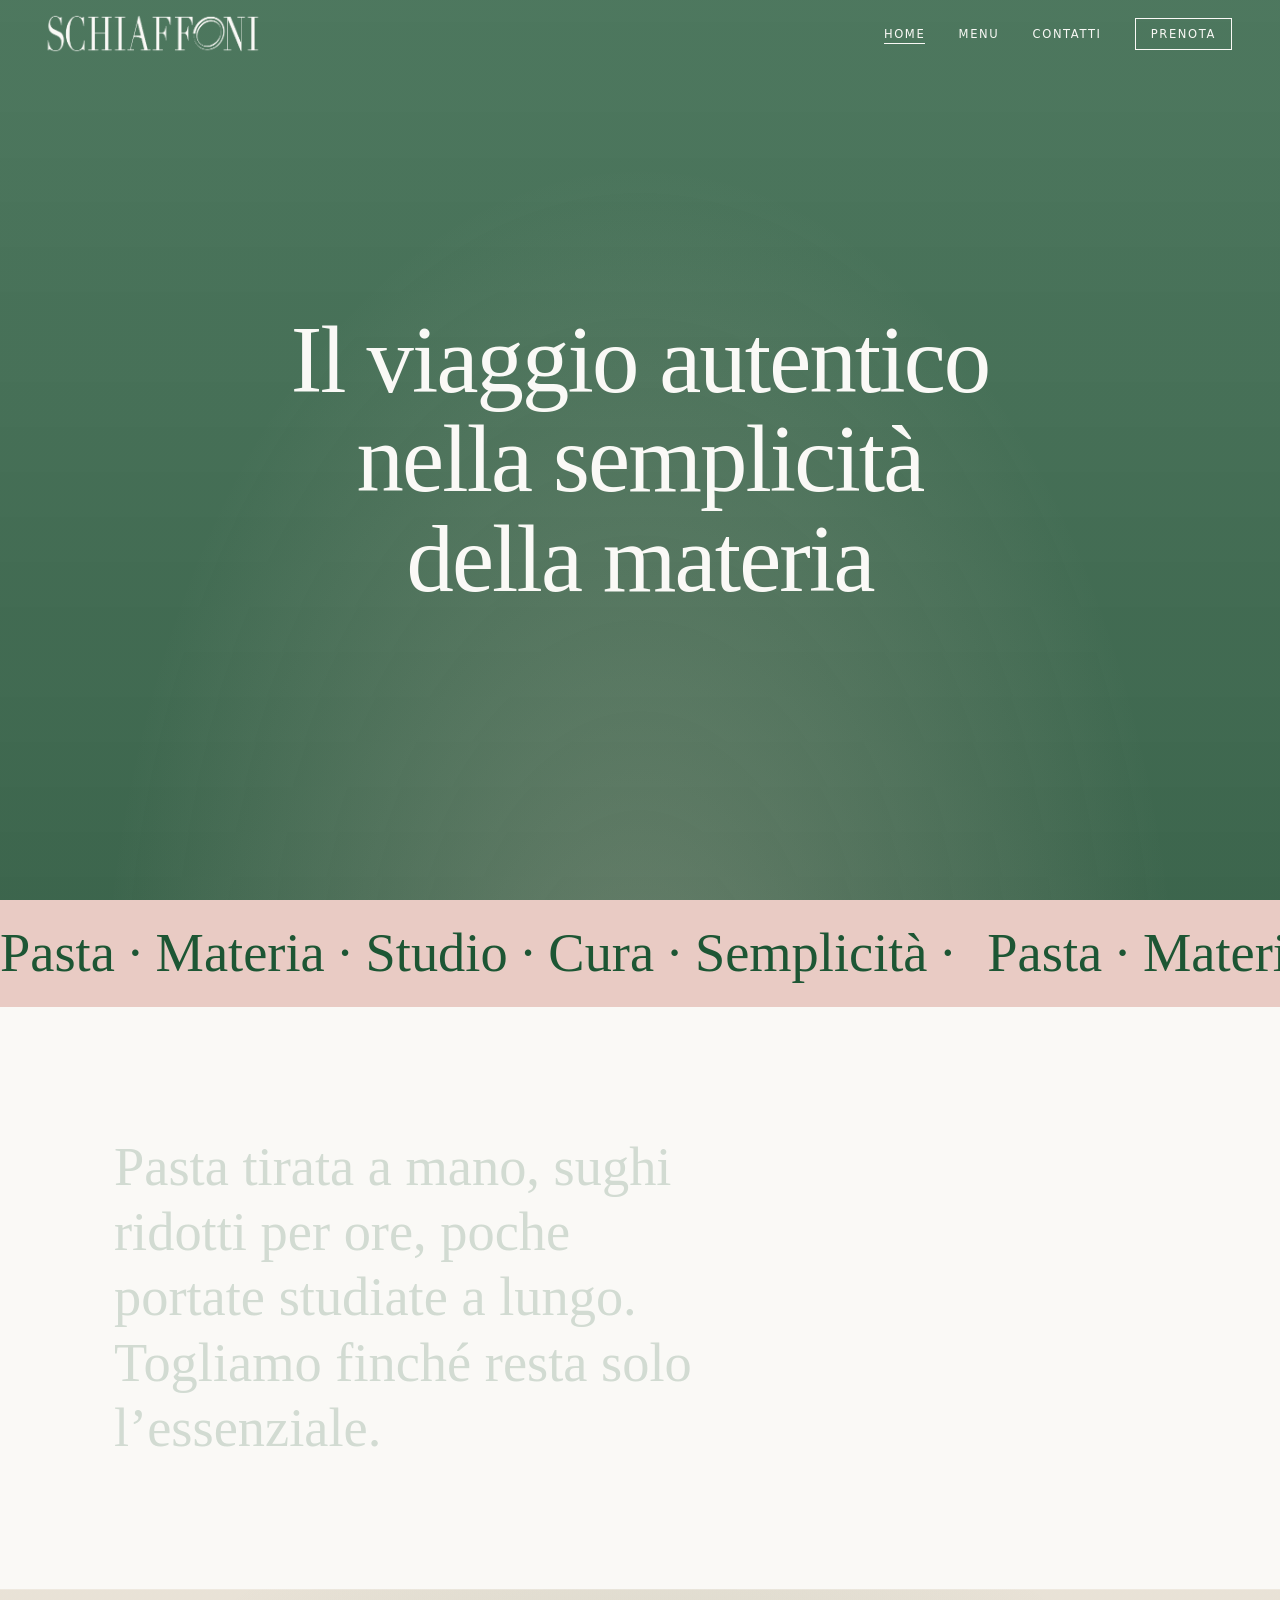
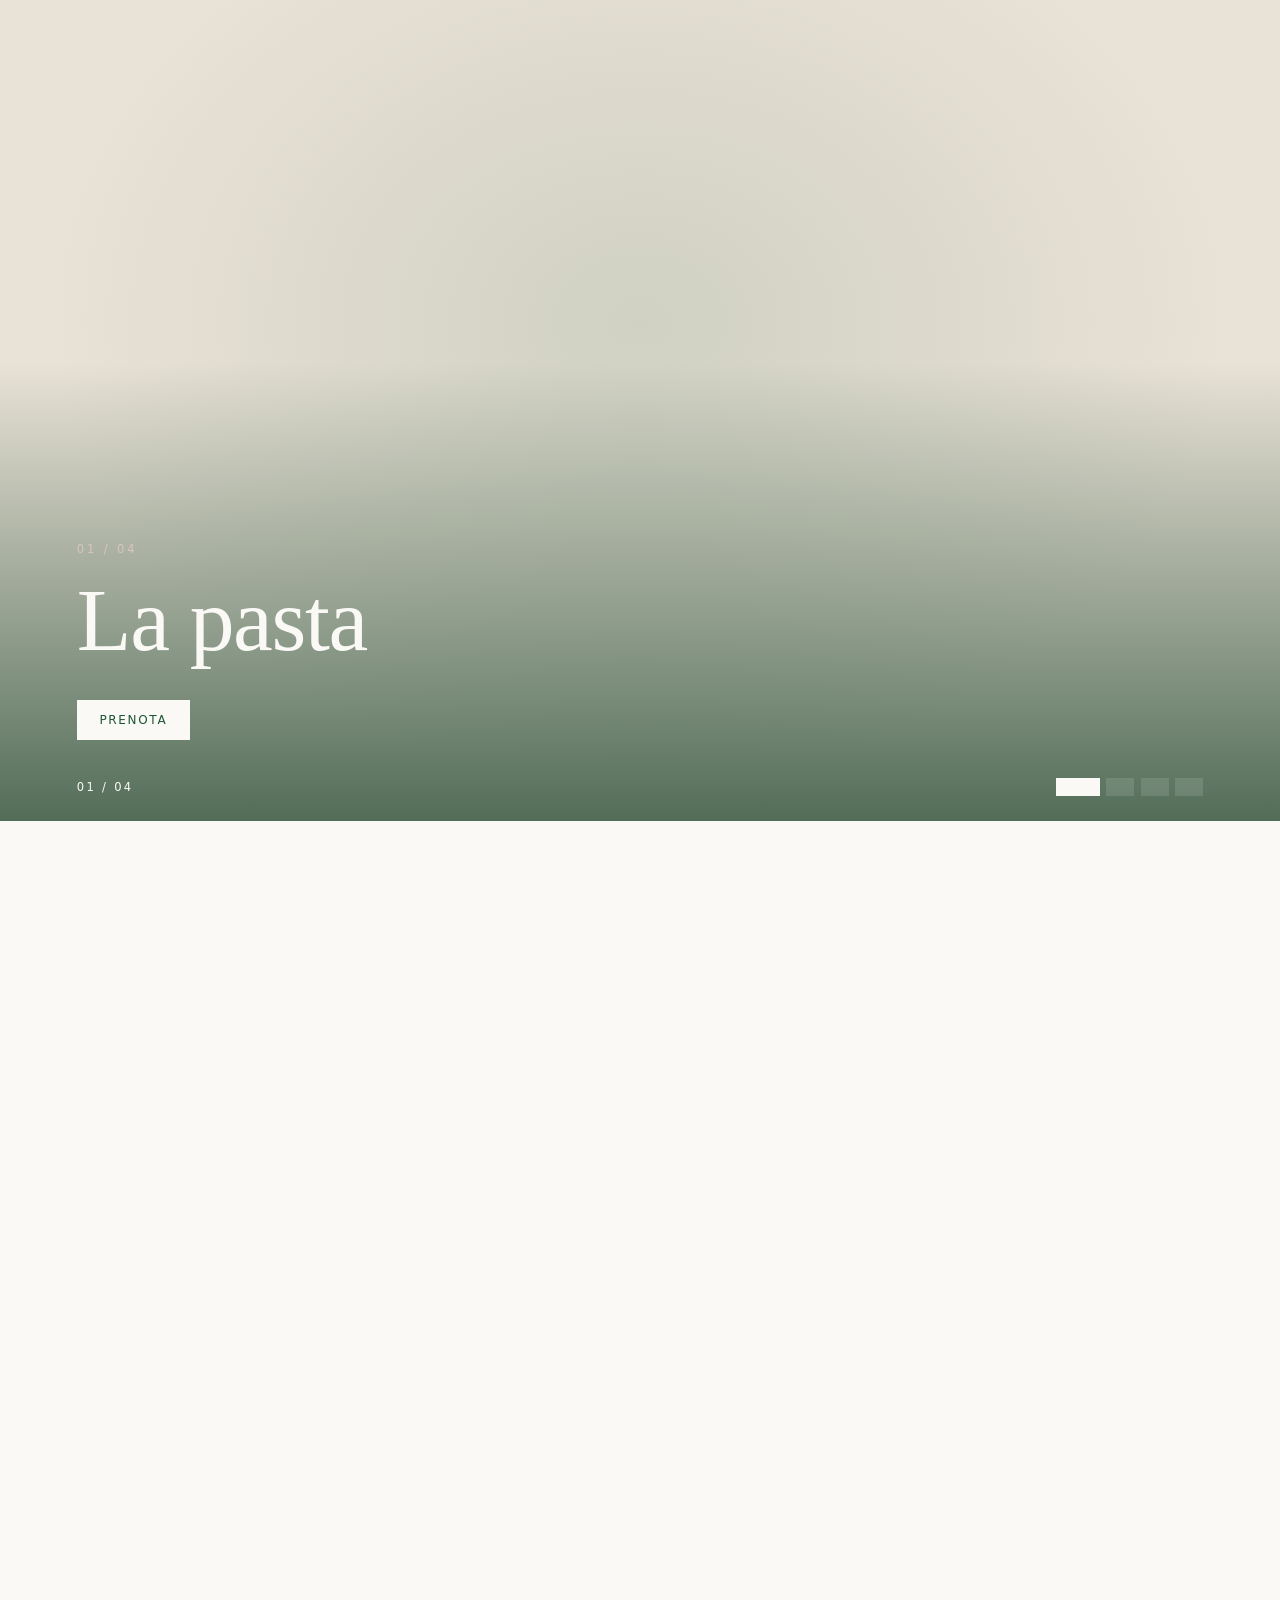
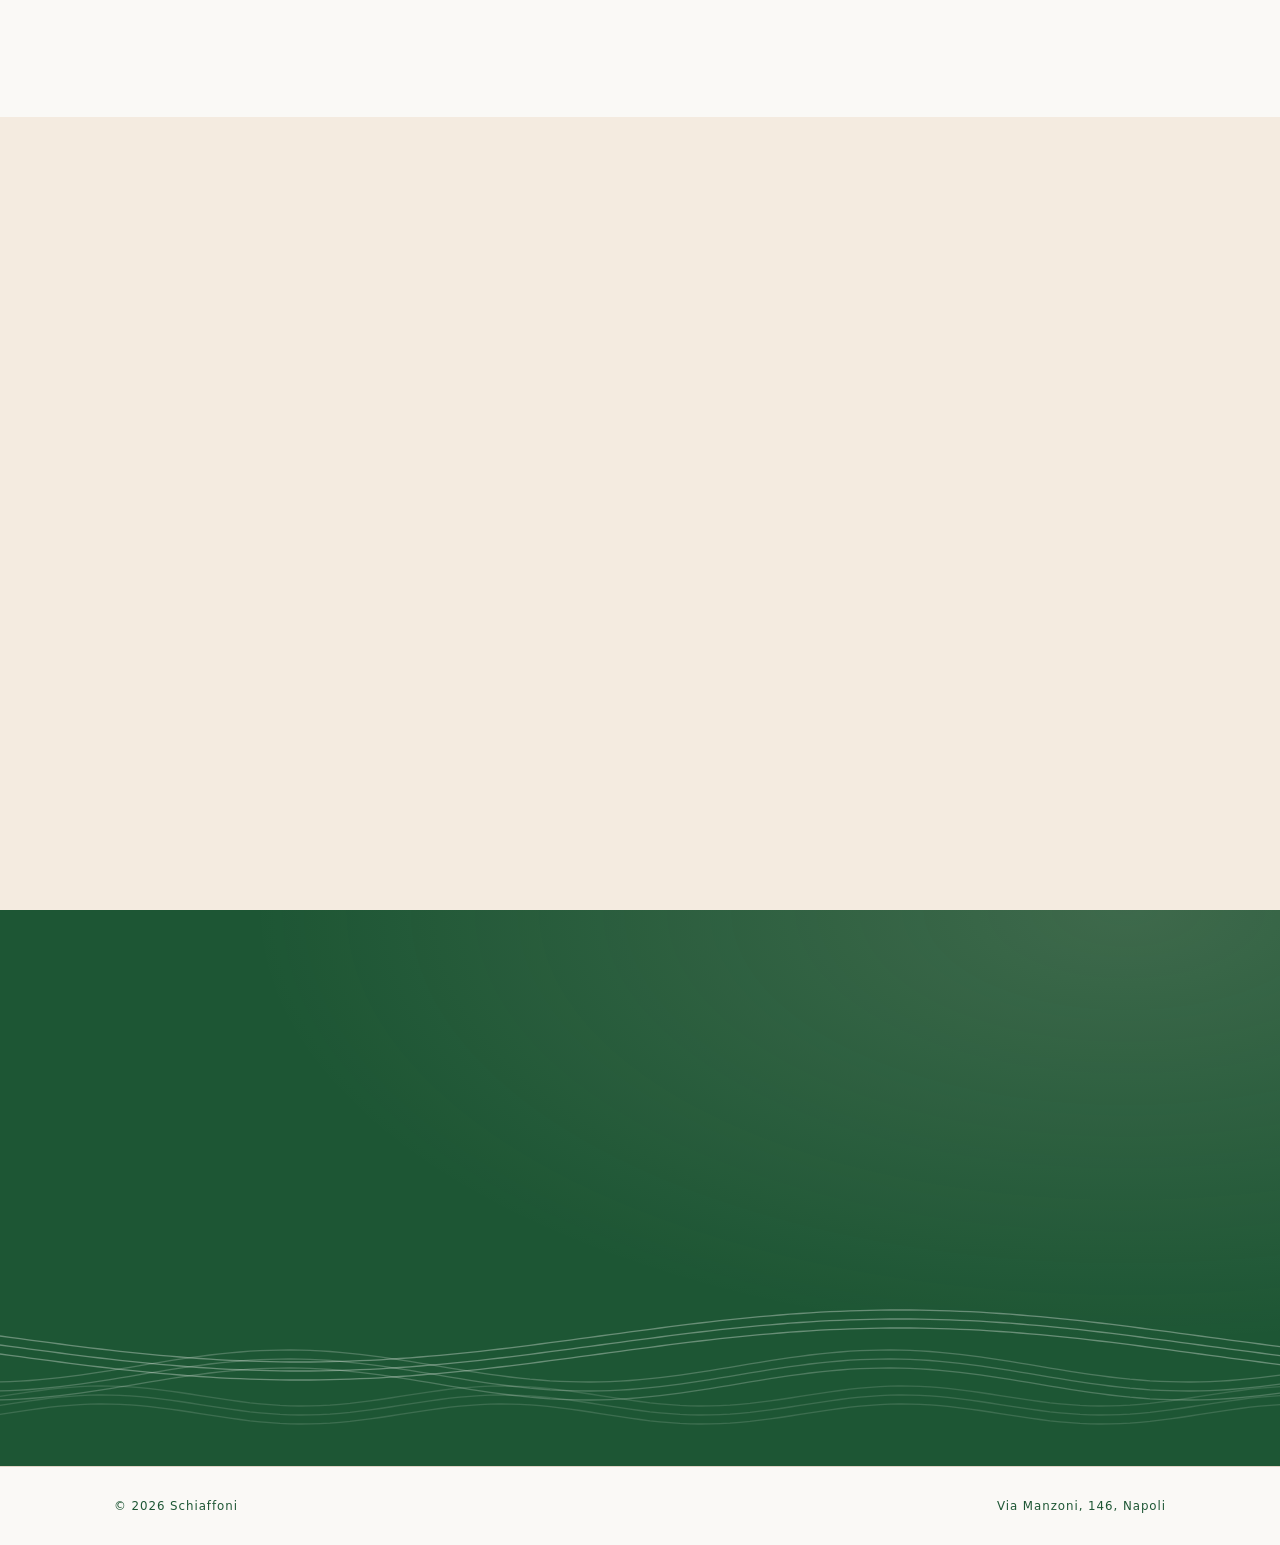
==== index.html @ dc1c67d5 "Add files via upload" ====
<!DOCTYPE html>
<html lang="it">
<head>
<meta charset="UTF-8">
<meta name="viewport" content="width=device-width, initial-scale=1">
<meta http-equiv="Content-Security-Policy" content="default-src 'none'; script-src 'self'; style-src 'self'; img-src 'self' data:; media-src 'self'; font-src 'self'; connect-src 'self'; base-uri 'none'; form-action 'none'">
<meta name="referrer" content="strict-origin-when-cross-origin">
<title>Schiaffoni — Ristorante, Napoli</title>
<meta name="description" content="Schiaffoni, ristorante a Napoli.">
<link rel="icon" type="image/png" href="assets/icon.png">
<link rel="stylesheet" href="style.css">
<script src="foto.js" defer></script>
<script src="app.js" defer></script>
</head>
<body data-tone="light">
<header class="site-header">
  <a class="brand" href="index.html" aria-label="Schiaffoni, home"><img class="b-g" src="assets/logo.png" alt=""><img class="b-i" src="assets/logo-ivory.png" alt=""></a>
  <button class="nav-toggle" type="button" aria-expanded="false" aria-controls="main-nav" aria-label="Menu">☰</button>
</header>
<nav id="main-nav" aria-label="Principale">
  <a href="index.html" aria-current="page">Home</a>
  <a href="menu.html">Menu</a>
  <a href="contatti.html">Contatti</a>
  <a href="prenota.html" class="cta">Prenota</a>
</nav>
<main id="top">
<section class="hero" data-tone="dark">
<video autoplay muted loop playsinline poster="assets/video/poster.jpg"><source src="assets/video/hero-bg.mp4" type="video/mp4"></video>
<h1 data-split>Il viaggio autentico nella semplicità della materia</h1>
</section>
<section class="mq rs" data-tone="light" aria-hidden="true"><div class="mq-t"><span>Pasta · Materia · Studio · Cura · Semplicità · </span><span>Pasta · Materia · Studio · Cura · Semplicità · </span><span>Pasta · Materia · Studio · Cura · Semplicità · </span><span>Pasta · Materia · Studio · Cura · Semplicità · </span></div></section>
<section><div class="wrap">
<p class="st" data-words>Pasta tirata a mano, sughi ridotti per ore, poche portate studiate a lungo. Togliamo finché resta solo l’essenziale.</p>
</div></section>
<section class="stack" data-tone="light" aria-label="Schiaffoni, in immagini"><div class="pin">
<article class="slide" data-slot="home-1"><div class="shot" data-label="Foto — la pasta"></div><div class="s-over"><p class="eyebrow">01 / 04</p><h2 class="s-t">La pasta</h2><a class="btn ivb" href="prenota.html">Prenota</a></div></article>
<article class="slide" data-slot="home-2"><div class="shot" data-label="Foto — la sala"></div><div class="s-over"><p class="eyebrow">02 / 04</p><h2 class="s-t">La sala</h2><a class="btn ivb" href="prenota.html">Prenota</a></div></article>
<article class="slide" data-slot="home-3"><div class="shot" data-label="Foto — la materia"></div><div class="s-over"><p class="eyebrow">03 / 04</p><h2 class="s-t">La materia</h2><a class="btn ivb" href="prenota.html">Prenota</a></div></article>
<article class="slide" data-slot="home-4"><div class="shot" data-label="Foto — i dettagli"></div><div class="s-over"><p class="eyebrow">04 / 04</p><h2 class="s-t">I dettagli</h2><a class="btn ivb" href="prenota.html">Prenota</a></div></article>
<div class="s-ctrl"><span class="s-count">01 / 04</span><span class="s-dots"><button type="button" aria-label="Foto 1"></button><button type="button" aria-label="Foto 2"></button><button type="button" aria-label="Foto 3"></button><button type="button" aria-label="Foto 4"></button></span></div></div></section>
<section class="idx"><div class="wrap rv">
<p class="eyebrow">Tutte le pagine</p>
<h2>Scopri Schiaffoni.</h2>
<a class="row" href="menu.html"><span class="n">01</span><span class="t">Menu</span><span class="d">Un racconto stagionale: l’origine dei piatti, lo studio, la cura.</span><span class="arr">→</span></a>
<a class="row" href="prenota.html"><span class="n">02</span><span class="t">Prenota</span><span class="d">Scrivici o chiamaci per riservare il tuo tavolo.</span><span class="arr">→</span></a>
<a class="row" href="contatti.html"><span class="n">03</span><span class="t">Contatti</span><span class="d">Dove siamo e come raggiungerci.</span><span class="arr">→</span></a>
</div></section>
<section class="dk ct" data-tone="dark"><div class="wrap split">
<div class="rv"><p class="eyebrow">Contatti</p><h2>Vieni a trovarci.</h2><p class="addr">Via Manzoni, 146, Napoli</p>
<a class="btn" href="https://www.google.com/maps/search/?api=1&amp;query=Via+Manzoni+146+Napoli" target="_blank" rel="noopener noreferrer">Indicazioni</a></div>
<ul class="contacts rv">
<li><span>Telefono</span><a href="tel:+390812136452">081 2136452</a></li>
<li><span>Email</span><a href="mailto:schiaffoninapoli@gmail.com">schiaffoninapoli@gmail.com</a></li>
</ul>
</div></section>
</main>
<footer><div class="wrap"><span>© 2026 Schiaffoni</span><span>Via Manzoni, 146, Napoli</span></div></footer>
</body>
</html>
---- style.css ----
:root{--green:#1d5634;--ivory:#faf9f6;--ivory2:#f1eee5;--line:#dcd7cc;--hh:68px;
--didot:"Didot","Bodoni MT","Bodoni 72","Playfair Display",Georgia,"Times New Roman",serif;
--avenir:"Avenir Next","Avenir","Avenir Next LT Pro","Nunito Sans","Segoe UI",system-ui,sans-serif}
*{box-sizing:border-box}
html{scroll-behavior:smooth;scroll-padding-top:var(--hh)}
body{--fg:var(--green);--bgc:var(--ivory);margin:0;background:var(--ivory);color:var(--green);font:1.05rem/1.7 var(--avenir)}
body[data-tone=dark]{--fg:var(--ivory);--bgc:var(--green)}
body.lock{overflow:hidden}
body.lock[data-tone]{--fg:var(--ivory);--bgc:var(--green)}
img,video{max-width:100%}a{color:inherit}
.wrap{max-width:1100px;margin:0 auto;padding:0 1.5rem}
section{padding:clamp(4rem,10vw,8rem) 0}
.alt{background:var(--ivory2)}
.dk{background:var(--green);color:var(--ivory)}
.eyebrow{font:500 .72rem var(--avenir);letter-spacing:.25em;text-transform:uppercase;opacity:.75;margin:0}
h1,h2,h3{font-family:var(--didot);font-weight:400}
h2{font-size:clamp(2rem,5vw,3.6rem);line-height:1.08;letter-spacing:-.01em;margin:.4em 0 .6em}
h3{font-size:1.7rem;margin:0 0 .3em}
.center{text-align:center;max-width:720px}
.split{display:grid;grid-template-columns:1fr 1fr;gap:clamp(2rem,6vw,5rem);align-items:center}
.split.rev>:first-child{order:2}
.btn{display:inline-block;margin-top:1rem;font:500 .75rem var(--avenir);letter-spacing:.14em;text-transform:uppercase;text-decoration:none;border:1px solid currentColor;padding:1em 1.8em;transition:background .25s,color .25s}
.btn:hover,.btn.solid{background:var(--green);color:var(--ivory);border-color:var(--green)}
.btn.solid:hover{background:transparent;color:var(--green)}
.dk .btn{border-color:var(--ivory)}
.dk .btn:hover,.dk .btn.solid{background:var(--ivory);color:var(--green)}
.dk .btn.solid:hover{background:transparent;color:var(--ivory)}

.site-header{position:fixed;inset:0 0 auto 0;height:var(--hh);display:flex;align-items:center;justify-content:space-between;padding:0 clamp(1.25rem,4vw,3rem);z-index:20;border-bottom:1px solid transparent;transition:background-color .4s,border-color .4s}
body[data-tone=light] .site-header.scrolled{background:var(--ivory);border-color:var(--line)}
body[data-tone=dark] .site-header.scrolled{background:var(--green);border-color:rgba(250,249,246,.2)}
body.lock[data-tone] .site-header{background:var(--green);border-color:rgba(250,249,246,.2)}
.brand{position:relative;display:block;width:clamp(150px,18vw,210px);aspect-ratio:3612/587}
.brand img{position:absolute;inset:0;width:100%;height:100%;transition:opacity .4s}
.b-i{opacity:0}
body[data-tone=dark] .b-i,body.lock .b-i{opacity:1}
body[data-tone=dark] .b-g,body.lock .b-g{opacity:0}
.nav-toggle{display:none;width:40px;height:40px;background:none;border:1px solid var(--fg);color:var(--fg);font-size:1rem;cursor:pointer;transition:color .4s,border-color .4s}
#main-nav{position:fixed;top:0;right:clamp(1.25rem,4vw,3rem);height:var(--hh);display:flex;align-items:center;gap:clamp(1rem,2.6vw,2.2rem);z-index:21}
#main-nav a{position:relative;color:var(--fg);font:500 .72rem var(--avenir);letter-spacing:.14em;text-transform:uppercase;text-decoration:none;padding:.3em 0;transition:color .4s,background-color .25s}
#main-nav a::after{content:"";position:absolute;left:0;right:0;bottom:0;height:1px;background:currentColor;transform:scaleX(0);transform-origin:left;transition:transform .3s}
#main-nav a:hover::after,#main-nav a:focus-visible::after{transform:scaleX(1)}
#main-nav a.cta{border:1px solid var(--fg);padding:.7em 1.3em}
#main-nav a.cta::after{display:none}
#main-nav a.cta:hover{background:var(--fg);color:var(--bgc)}

.hero{position:relative;min-height:100vh;min-height:100svh;display:grid;place-items:center;text-align:center;padding:calc(var(--hh) + 2rem) 1.5rem 5rem;overflow:hidden;isolation:isolate;background:var(--ivory)}
.hero video{position:absolute;inset:0;width:100%;height:100%;object-fit:cover;z-index:-2;filter:grayscale(65%) brightness(1.02) contrast(1.05) saturate(.7)}
.hero::after{content:"";position:absolute;inset:0;background:rgba(250,249,246,.4);z-index:-1}
.hero h1{font-size:clamp(2.5rem,7.4vw,6rem);line-height:1.05;letter-spacing:-.02em;max-width:15ch;margin:0 auto}

.plate{aspect-ratio:4/5;border:1px solid var(--line);background:radial-gradient(ellipse at 50% 40%,rgba(29,86,52,.1),transparent 62%),var(--ivory2);position:relative}
.alt .plate{background:radial-gradient(ellipse at 50% 40%,rgba(29,86,52,.1),transparent 62%),var(--ivory)}
.plate::after{content:attr(data-label);position:absolute;left:1rem;bottom:1rem;font:.68rem var(--avenir);letter-spacing:.12em;text-transform:uppercase;opacity:.7}
.chapter{display:grid;grid-template-columns:5rem 1fr;gap:1.5rem;padding:2rem 0;border-top:1px solid var(--line);transition:padding-left .4s}
.dk .chapter{border-top-color:rgba(250,249,246,.25)}
.chapter:hover{padding-left:1rem}
.chapter .n{font:1.2rem var(--didot);padding-top:.3rem}
.chapter p{margin:0;max-width:52ch}
.contacts{list-style:none;margin:0;padding:0}
.contacts li{padding:1rem 0;border-bottom:1px solid var(--line)}
.contacts span{display:block;font:500 .7rem var(--avenir);letter-spacing:.14em;text-transform:uppercase;opacity:.7;margin-bottom:.2rem}
footer{border-top:1px solid var(--line);padding:2rem 0;font:.74rem var(--avenir);letter-spacing:.08em}
footer .wrap{display:flex;justify-content:space-between;flex-wrap:wrap;gap:1rem}

.js .rv{opacity:0;transform:translateY(26px);transition:opacity .9s ease,transform .9s cubic-bezier(.16,1,.3,1)}
.js .rv.in{opacity:1;transform:none}
@media (prefers-reduced-motion:reduce){.js .rv{opacity:1;transform:none;transition:none}html{scroll-behavior:auto}.hero video{display:none}}
@keyframes rise{from{opacity:0;transform:translateY(.45em)}to{opacity:1;transform:none}}
@keyframes cue{0%,100%{transform:scaleY(.3);opacity:.4}50%{transform:scaleY(1);opacity:1}}

@media (max-width:760px){
.split{grid-template-columns:1fr}.split.rev>:first-child{order:0}
.nav-toggle{display:block}
#main-nav{inset:var(--hh) 0 0 0;height:auto;flex-direction:column;justify-content:center;gap:1.2rem;background:var(--green);opacity:0;visibility:hidden;transition:opacity .25s,visibility .25s}
#main-nav.open{opacity:1;visibility:visible}
#main-nav a,#main-nav a.cta{color:var(--ivory);font-size:.85rem;padding:.7em 1.8em;border:0;background:transparent}
#main-nav a::after{display:none}
#main-nav a:hover,#main-nav a:focus-visible,#main-nav a:active,#main-nav a.cta:hover{background:var(--ivory);color:var(--green)}
.chapter{grid-template-columns:3rem 1fr}}

/* ---- v3: pagine separate, animazioni ---- */
main{animation:pagein .7s ease both}
@keyframes pagein{from{opacity:0}to{opacity:1}}
#main-nav a[aria-current=page]::after{transform:scaleX(1)}
.wd{display:inline-block;white-space:nowrap}
.ch{display:inline-block}
.hero video{transform:scale(calc(1.06 + var(--p,0)*.12)) translateY(calc(var(--p,0)*6%));will-change:transform}
.hero h1{opacity:calc(1 - var(--p,0)*1.3);transform:translateY(calc(var(--p,0)*-40px))}
@media (prefers-reduced-motion:no-preference){
.js [data-split] .ch{animation:chin 1s cubic-bezier(.16,1,.3,1) both;animation-delay:calc(var(--i)*38ms + .25s)}
.mq-t{animation:mq 30s linear infinite}
.tile::before{transition:transform .5s cubic-bezier(.16,1,.3,1)}}
@keyframes chin{from{opacity:0;transform:translateY(.7em) rotate(5deg)}to{opacity:1;transform:none}}
@keyframes mq{to{transform:translateX(-50%)}}
.mq{padding:1.4rem 0;overflow:hidden;white-space:nowrap}
.mq-t{display:inline-flex;font:clamp(1.8rem,5vw,3.4rem) var(--didot)}
.mq-t span{padding-right:.6em}
.st{font:400 clamp(1.8rem,4.6vw,3.4rem)/1.2 var(--didot);max-width:22ch;margin:0}
.js .rw{opacity:.18;transition:opacity .5s}
.js .rw.on{opacity:1}
.tiles{display:grid;grid-template-columns:repeat(3,1fr);gap:1px;background:var(--line);border:1px solid var(--line)}
.tile{position:relative;overflow:hidden;background:var(--ivory);display:flex;flex-direction:column;justify-content:space-between;gap:3rem;min-height:260px;padding:clamp(1.8rem,4vw,3rem);text-decoration:none;transition:color .4s}
.tile::before{content:"";position:absolute;inset:0;background:var(--green);transform:translateY(101%)}
.tile:hover::before,.tile:focus-visible::before{transform:none}
.tile:hover,.tile:focus-visible{color:var(--ivory)}
.tile>*{position:relative}
.tile h3{font-size:2rem;margin:0}
.tile .arr{font-size:1.6rem;transition:transform .4s}
.tile:hover .arr{transform:translateX(.4rem)}
.ph{padding:calc(var(--hh) + clamp(3rem,8vw,6rem)) 0 clamp(2rem,5vw,3.5rem)}
.ph h1{font-size:clamp(2.6rem,8vw,6.5rem);line-height:1;letter-spacing:-.02em;margin:.2em 0 .3em}
.ph .lead{max-width:48ch;font-size:1.15rem;margin:0}
.addr{font:clamp(1.8rem,4vw,3rem)/1.15 var(--didot);margin:0}
.note{max-width:52ch;opacity:.8;margin:2rem 0 0}
@media (max-width:760px){.tiles{grid-template-columns:1fr}.tile{min-height:180px}}

/* ---- v6: animazioni lente, foto ---- */
main{animation:pagein 1.1s ease both}
.site-header{transition:background-color .7s,border-color .7s}
.brand img{transition:opacity .7s}
#main-nav a{transition:color .7s,background-color .35s}
.js .rv{transform:translateY(18px);transition:opacity 1.4s ease,transform 1.4s cubic-bezier(.22,.61,.36,1)}
.js .rw{transition:opacity .9s}
.tile{transition:color .7s}
@media (prefers-reduced-motion:no-preference){
.js [data-split] .ch{animation:chin 1.7s cubic-bezier(.22,.61,.36,1) both;animation-delay:calc(var(--i)*55ms + .3s)}
.mq-t{animation-duration:48s}
.tile::before{transition:transform .8s cubic-bezier(.22,.61,.36,1)}}
@keyframes chin{from{opacity:0;transform:translateY(.4em)}to{opacity:1;transform:none}}
.hero h1,.ph h1,.ph .lead{opacity:var(--f,1);transform:none}

.ph{min-height:78vh;min-height:78svh;display:flex;align-items:flex-end;padding:calc(var(--hh) + 3rem) 0 clamp(2.5rem,6vw,5rem)}
.ph .wrap{width:100%}
.ph h1{font-size:clamp(3rem,10vw,8.5rem)}

.shot{position:relative;overflow:hidden;border:1px solid var(--line);background:radial-gradient(ellipse at 50% 40%,rgba(29,86,52,.12),transparent 65%),var(--ivory2)}
.alt .shot{background:radial-gradient(ellipse at 50% 40%,rgba(29,86,52,.12),transparent 65%),var(--ivory)}
.shot::after{content:attr(data-label);position:absolute;left:1rem;bottom:1rem;font:.68rem var(--avenir);letter-spacing:.12em;text-transform:uppercase;opacity:.7}
.has-art>.m{position:absolute;inset:0;width:100%;height:100%;object-fit:cover}
.shot.has-art::after{display:none}
.js .shot.rv{opacity:1;transform:none;clip-path:inset(0 0 100% 0);transition:clip-path 1.8s cubic-bezier(.65,0,.35,1)}
.js .shot.rv.in{clip-path:inset(0)}
.js .shot .m{transform:scale(1.14);transition:transform 2.6s cubic-bezier(.22,.61,.36,1)}
.js .shot.in .m{transform:none}

.gal{display:grid;grid-template-columns:repeat(12,1fr);column-gap:clamp(1rem,3vw,2.2rem);row-gap:clamp(3.5rem,9vw,7rem)}
.fx{margin:0;min-width:0}
.cap{font:.86rem/1.55 var(--avenir);max-width:26ch}
.cap b{display:block;font:500 .68rem var(--avenir);letter-spacing:.2em;text-transform:uppercase;opacity:.75;margin-bottom:.6rem}
.cap span{display:block}
.fx-a,.fx-b,.fx-w{grid-column:1/-1;display:grid;grid-template-columns:repeat(12,1fr);column-gap:clamp(1rem,3vw,2.2rem);align-items:end}
.fx-a .shot{grid-column:1/9;aspect-ratio:4/3}
.fx-a .cap{grid-column:9/13}
.fx-b .shot{grid-column:5/13;grid-row:1;aspect-ratio:4/3}
.fx-b .cap{grid-column:1/5;grid-row:1}
.fx-w .shot{grid-column:1/-1;aspect-ratio:21/9}
.fx-w .cap{grid-column:1/-1;margin-top:1.2rem;max-width:none}
.fx-c{grid-column:1/7}
.fx-c .shot{aspect-ratio:4/5}
.fx-d{grid-column:8/13;margin-top:clamp(3rem,12vw,9rem)}
.fx-d .shot{aspect-ratio:1/1}
.fx-c .cap,.fx-d .cap{margin-top:1rem}
@media (max-width:760px){
.gal{row-gap:3rem}
.fx-a,.fx-b,.fx-w{display:block}
.fx-a .shot,.fx-b .shot{aspect-ratio:4/3}
.fx-a .cap,.fx-b .cap{margin-top:1rem}
.fx-c,.fx-d{grid-column:1/-1;margin-top:0;width:86%}
.fx-d{margin-left:auto}
.fx-d .shot{aspect-ratio:4/5}}

.contacts a{text-decoration:none;border-bottom:1px solid var(--line);transition:border-color .5s}
.contacts a:hover,.contacts a:focus-visible{border-color:currentColor}
.btn+.btn{margin-left:.8rem}


/* ---- v7: moduli ---- */
.form{display:grid;gap:1.6rem;max-width:640px}
.form .row{display:grid;grid-template-columns:1fr 1fr;gap:1.6rem}
.fld label{display:block;font:500 .68rem var(--avenir);letter-spacing:.2em;text-transform:uppercase;opacity:.75;margin-bottom:.5rem}
.fld input,.fld textarea{width:100%;font:1rem var(--avenir);color:inherit;background:transparent;border:0;border-bottom:1px solid currentColor;border-radius:0;padding:.6rem 0;outline:0}
.fld textarea{resize:vertical;min-height:5rem}
.fld input:focus,.fld textarea:focus{border-bottom-width:2px;margin-bottom:-1px}
.quick{display:flex;gap:.6rem;flex-wrap:wrap;margin-top:.8rem}
.quick button{font:500 .72rem var(--avenir);letter-spacing:.12em;background:transparent;color:inherit;border:1px solid currentColor;padding:.6em 1.2em;cursor:pointer}
.quick button:hover{background:var(--green);color:var(--ivory)}
.hp{position:absolute;left:-9999px;width:1px;height:1px;overflow:hidden}
.chk{display:flex;gap:.7rem;align-items:flex-start;font-size:.9rem}
.chk input{width:auto;margin-top:.35rem}
.msg-box{min-height:1.6rem;font-size:.95rem;margin:0}
.err{color:#9b2c1d}
button.btn{background:transparent;color:inherit;cursor:pointer}
.btn:disabled{opacity:.5;cursor:wait}
.sm{font-size:.85rem;opacity:.75}
@media (max-width:760px){.form .row{grid-template-columns:1fr}}

/* ---- v9: verde caldo con onde, foto impilate, rosa ---- */
:root{--rose:#e9cbc4;--rose-soft:#f4e4e0;--ivory2:#f4ebe0;--line:#e2d6c8}
::selection{background:var(--rose);color:var(--green)}
.rs{background:var(--rose);color:var(--green)}
.dk{background:radial-gradient(ellipse at 88% 0%,rgba(233,203,196,.16),transparent 55%),var(--green)}
.dk .eyebrow{color:var(--rose);opacity:1}
.btn.solid:hover{background:var(--rose);border-color:var(--rose);color:var(--green)}
.dk .btn:hover,.dk .btn.solid:hover{background:var(--rose);border-color:var(--rose);color:var(--green)}
#main-nav a.cta:hover{background:var(--rose);border-color:var(--rose);color:var(--green)}
.chapter{transition:padding-left .8s,background-color .8s}
.chapter:hover{background:var(--rose-soft)}
.dk .contacts li{border-color:rgba(250,249,246,.25)}
.dk .contacts a{border-color:rgba(250,249,246,.35)}

/* Home: il verde caldo con le onde del video in trasparenza */
.hero{background:var(--green);color:var(--ivory)}
.hero video{filter:grayscale(100%) contrast(1.15) brightness(1.15)}
.hero::after{background:radial-gradient(ellipse at 50% 115%,rgba(233,203,196,.28),transparent 62%),linear-gradient(rgba(29,86,52,.8),rgba(29,86,52,.88))}
.hero h1{color:var(--ivory)}

/* onde sottili in trasparenza sulle sezioni verdi */
.ph,.ct{position:relative;overflow:hidden;isolation:isolate}
.ph::before,.ct::before{content:"";position:absolute;left:0;right:0;bottom:0;height:200px;background:url(assets/waves.svg) repeat-x 0 100%/1200px 200px;z-index:-1;pointer-events:none}
@media (prefers-reduced-motion:no-preference){.ph::before,.ct::before{animation:wv 90s linear infinite}}
@keyframes wv{to{background-position-x:1200px}}

/* foto impilate: la sezione resta ferma, scorrendo cambiano; finite, la pagina riprende */
.stack{height:calc(4 * (100vh - var(--hh)));height:calc(4 * (100svh - var(--hh)));padding:0}
.pin{position:sticky;top:var(--hh);height:calc(100vh - var(--hh));height:calc(100svh - var(--hh));overflow:hidden}
.slide{--r:1;--c:0;position:absolute;inset:0;display:grid;grid-template-columns:62fr 38fr;clip-path:inset(calc((1 - var(--r)) * 100%) 0 0 0)}
.js .slide+.slide{--r:0}
.slide:nth-child(1){z-index:1}.slide:nth-child(2){z-index:2}.slide:nth-child(3){z-index:3}.slide:nth-child(4){z-index:4}
.slide .shot{border:0;height:100%}
.slide .shot::before{content:"";position:absolute;inset:0;z-index:1;background:linear-gradient(to top,rgba(29,86,52,.4),transparent 48%);pointer-events:none}
.slide .shot .m{transform:scale(calc(1.14 - var(--r) * .14));transition:none}
.s-panel{position:relative;display:flex;flex-direction:column;justify-content:center;align-items:flex-start;gap:1.6rem;padding:2.5rem clamp(1.8rem,5vw,5rem) 6rem}
.slide.iv .s-panel{background:var(--ivory)}
.slide.rs .s-panel{background:var(--rose)}
.s-panel>*{opacity:calc(clamp(0,(var(--r) - .35) * 1.8,1) * (1 - var(--c) * 1.4));transform:translateY(calc((1 - var(--r)) * 44px - var(--c) * 30px))}
.ghost{position:absolute;right:clamp(1rem,3vw,2.5rem);top:1.2rem;font:400 clamp(5rem,12vw,10rem)/1 var(--didot);pointer-events:none}
.slide.iv .ghost{color:var(--rose)}
.slide.rs .ghost{color:var(--rose-soft)}
.slide .cap{max-width:30ch;font-size:1rem}
.slide .cap b{font:400 clamp(2.2rem,4.4vw,4rem)/1.05 var(--didot);letter-spacing:-.01em;text-transform:none;opacity:1;margin-bottom:1rem}
.s-ctrl{position:absolute;right:clamp(1.8rem,5vw,5rem);bottom:2rem;z-index:10;display:flex;align-items:center;gap:1.2rem;font:500 .72rem var(--avenir);letter-spacing:.2em;color:var(--green)}
.s-dots{display:flex;gap:.4rem}
.s-dots button{width:28px;height:18px;border:0;padding:0;cursor:pointer;background:linear-gradient(var(--green),var(--green)) center/100% 2px no-repeat;opacity:.3;transition:opacity .5s,width .5s}
.s-dots button.on{opacity:1;width:44px}

.idx{background:var(--ivory2)}
.idx h2{margin-bottom:2.2rem}
.idx .row{display:grid;grid-template-columns:4rem 1fr 1.3fr auto;gap:1.5rem;align-items:baseline;padding:2rem 0;border-top:1px solid var(--line);text-decoration:none;transition:background-color .8s,padding .8s}
.idx .row:last-child{border-bottom:1px solid var(--line)}
.idx .row:hover,.idx .row:focus-visible{background:var(--rose-soft);padding-left:1.2rem;padding-right:1.2rem}
.idx .n{font:.78rem var(--avenir);letter-spacing:.2em;opacity:.7}
.idx .t{font:400 clamp(2rem,5vw,3.6rem)/1 var(--didot)}
.idx .d{opacity:.85}
.idx .arr{font-size:1.5rem;transition:transform .6s}
.idx .row:hover .arr{transform:translateX(.4rem)}
.fdbg{position:fixed;left:1rem;bottom:1rem;z-index:99;background:#fff;color:#000;font:12px/1.45 ui-monospace,Menlo,monospace;padding:.8rem 1rem;max-width:min(92vw,520px);max-height:60vh;overflow:auto;border:2px solid #c00}
.fdbg p{margin:0 0 .4rem}
@media (max-width:760px){
.slide{grid-template-columns:1fr;grid-template-rows:46vh 1fr;grid-template-rows:46svh 1fr}
.s-panel{padding:1.8rem 1.5rem 5rem;justify-content:flex-start;gap:1rem}
.ghost{top:.4rem;font-size:4.5rem}
.s-ctrl{left:1.5rem;right:1.5rem;justify-content:space-between}
.idx .row{grid-template-columns:3rem 1fr auto;gap:.6rem 1rem}
.idx .row .d{grid-column:2/-1}}

/* v9b hero più verde e caldo, con onde */
.hero video{filter:grayscale(100%) contrast(1.25) brightness(.95);mix-blend-mode:screen;opacity:.55}
.hero{background:#1d5634}
.hero::after{background:radial-gradient(ellipse at 50% 120%,rgba(233,203,196,.30),transparent 60%),linear-gradient(rgba(29,86,52,.55),rgba(24,70,43,.7))}
.hero::before{content:"";position:absolute;left:-5%;right:-5%;bottom:0;height:46%;background:url(assets/waves.svg) center bottom/cover no-repeat;opacity:.55;z-index:-1;animation:wv 18s ease-in-out infinite alternate}
@keyframes wv{to{transform:translateX(-3%) translateY(-2%)}}
@media (prefers-reduced-motion:reduce){.hero::before{animation:none}}
.hero video{mix-blend-mode:normal;opacity:.22}
.hero::before{opacity:.8;height:55%}

/* v10 foto a tutto schermo: titolo + Prenota sopra la foto; onde vere sotto un velo verde */
.slide{display:block}
.slide .shot{position:absolute;inset:0;height:100%}
.slide .shot::before{background:linear-gradient(to top,rgba(20,60,36,.72),rgba(20,60,36,.05) 55%)}
.slide .shot::after{color:var(--ivory)}
.s-over{position:absolute;left:clamp(1.5rem,6vw,5rem);right:clamp(1.5rem,6vw,5rem);bottom:clamp(4.5rem,9vh,6rem);z-index:3;display:flex;flex-direction:column;align-items:flex-start;gap:1.2rem;color:var(--ivory);opacity:calc(clamp(0,(var(--r) - .35) * 1.8,1) * (1 - var(--c) * 1.4));transform:translateY(calc((1 - var(--r)) * 40px - var(--c) * 30px))}
.s-over .eyebrow{color:var(--rose);margin:0}
.s-t{margin:0;font:400 clamp(2.6rem,7vw,6rem)/1 var(--didot);letter-spacing:-.015em;color:var(--ivory)}
.btn.ivb{background:var(--ivory);color:var(--green);border-color:var(--ivory)}
.btn.ivb:hover{background:var(--rose);border-color:var(--rose)}
.s-ctrl{color:var(--ivory);left:clamp(1.5rem,6vw,5rem);right:clamp(1.5rem,6vw,5rem);bottom:1.6rem;justify-content:space-between}
.s-dots button{background:rgba(250,249,246,.4)}.s-dots button.on{background:var(--ivory)}
.hero video{opacity:.6;filter:grayscale(100%) contrast(1.2) brightness(1.1)}
.hero::after{background:radial-gradient(ellipse at 50% 120%,rgba(233,203,196,.28),transparent 60%),linear-gradient(rgba(29,86,52,.62),rgba(24,70,43,.74))}
.hero::before{display:none}
.hero video{opacity:1;filter:grayscale(100%) contrast(1.35) brightness(.85)}
.hero::after{background:radial-gradient(ellipse at 50% 120%,rgba(233,203,196,.25),transparent 60%),linear-gradient(rgba(29,86,52,.74),rgba(26,76,46,.82))}
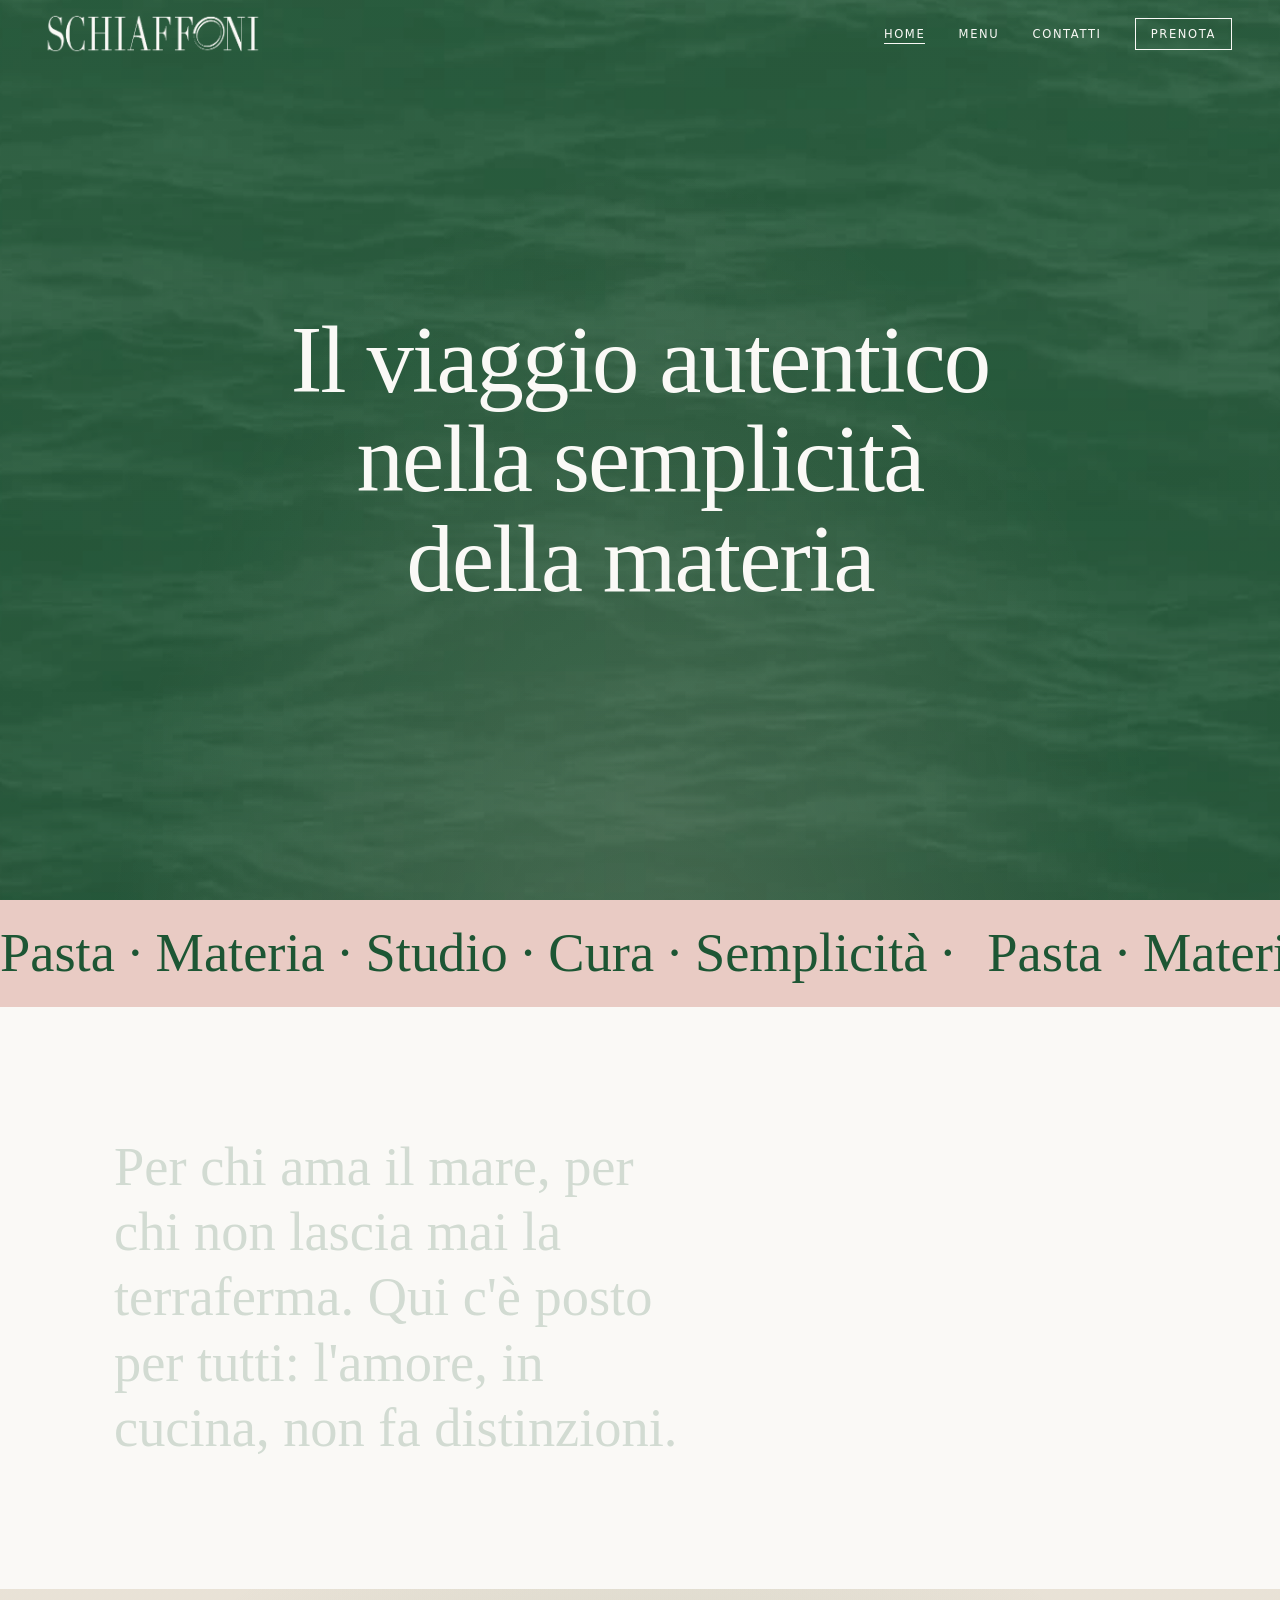
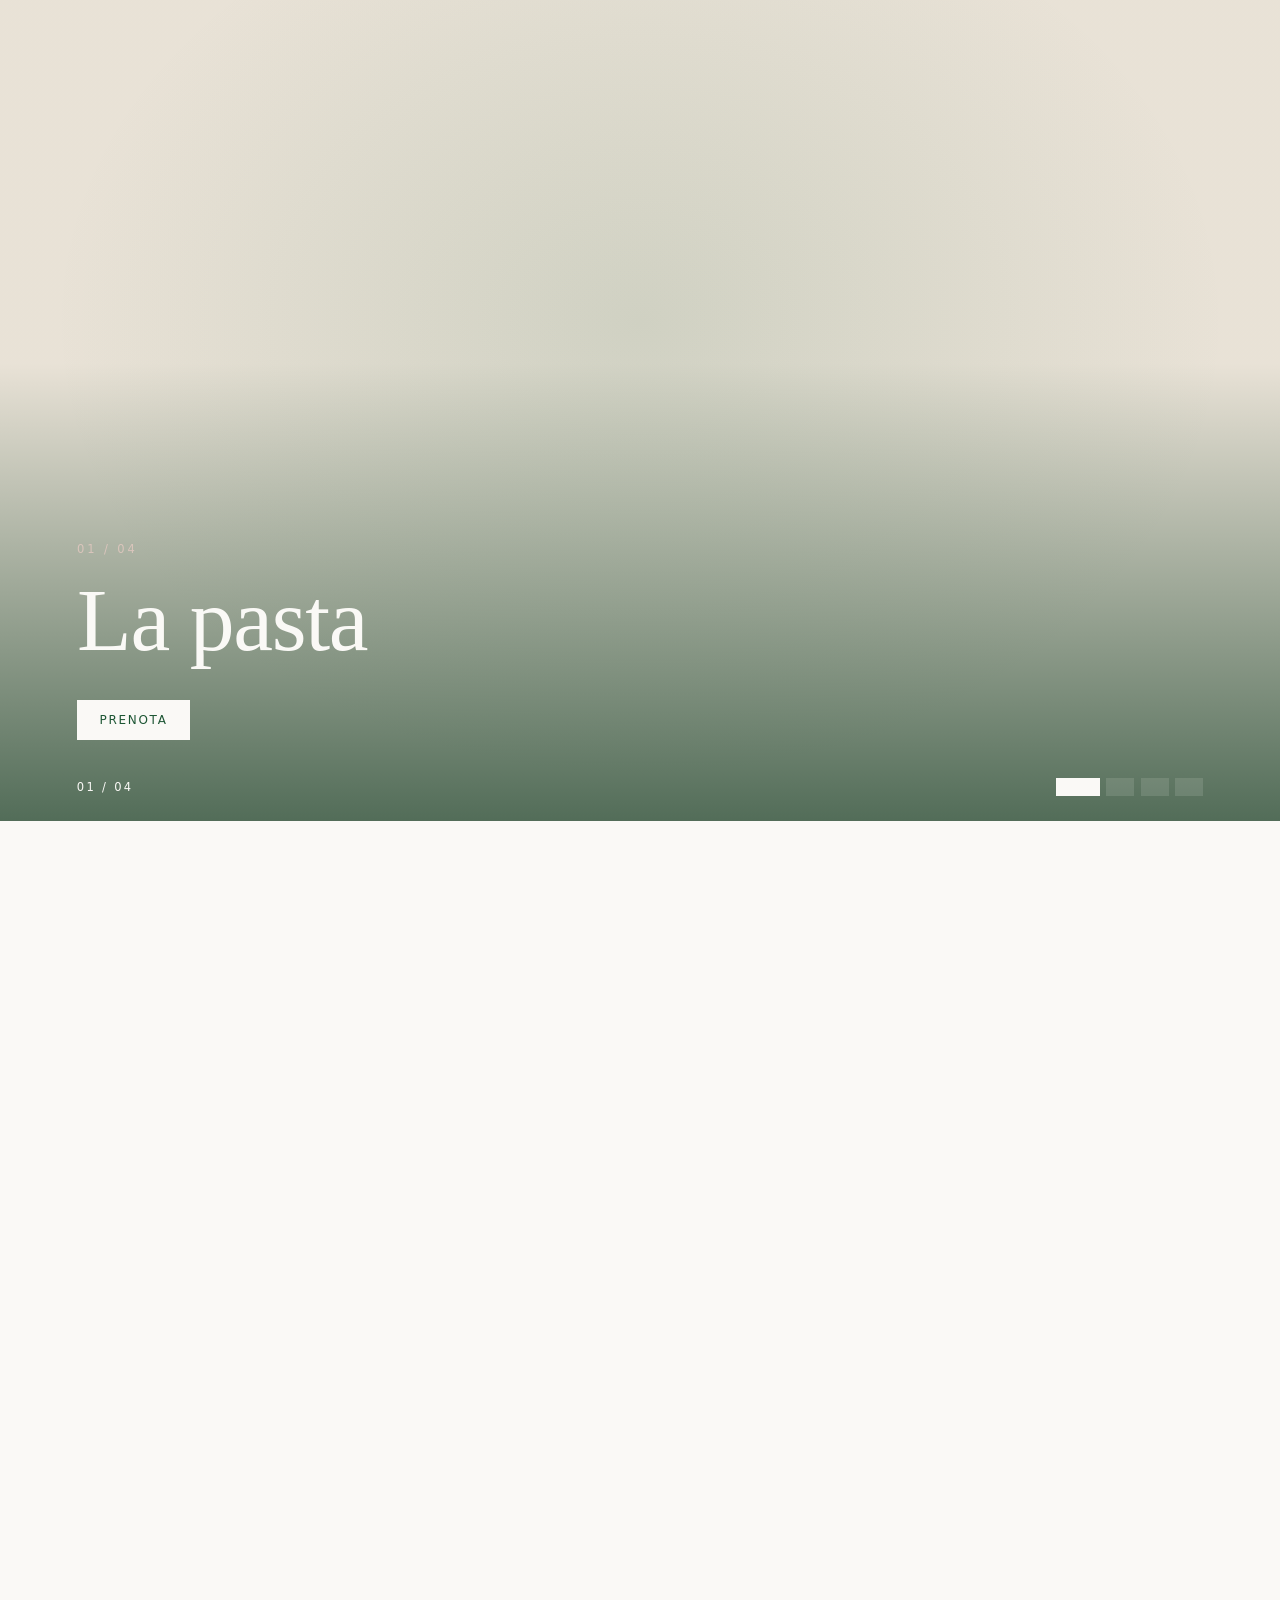
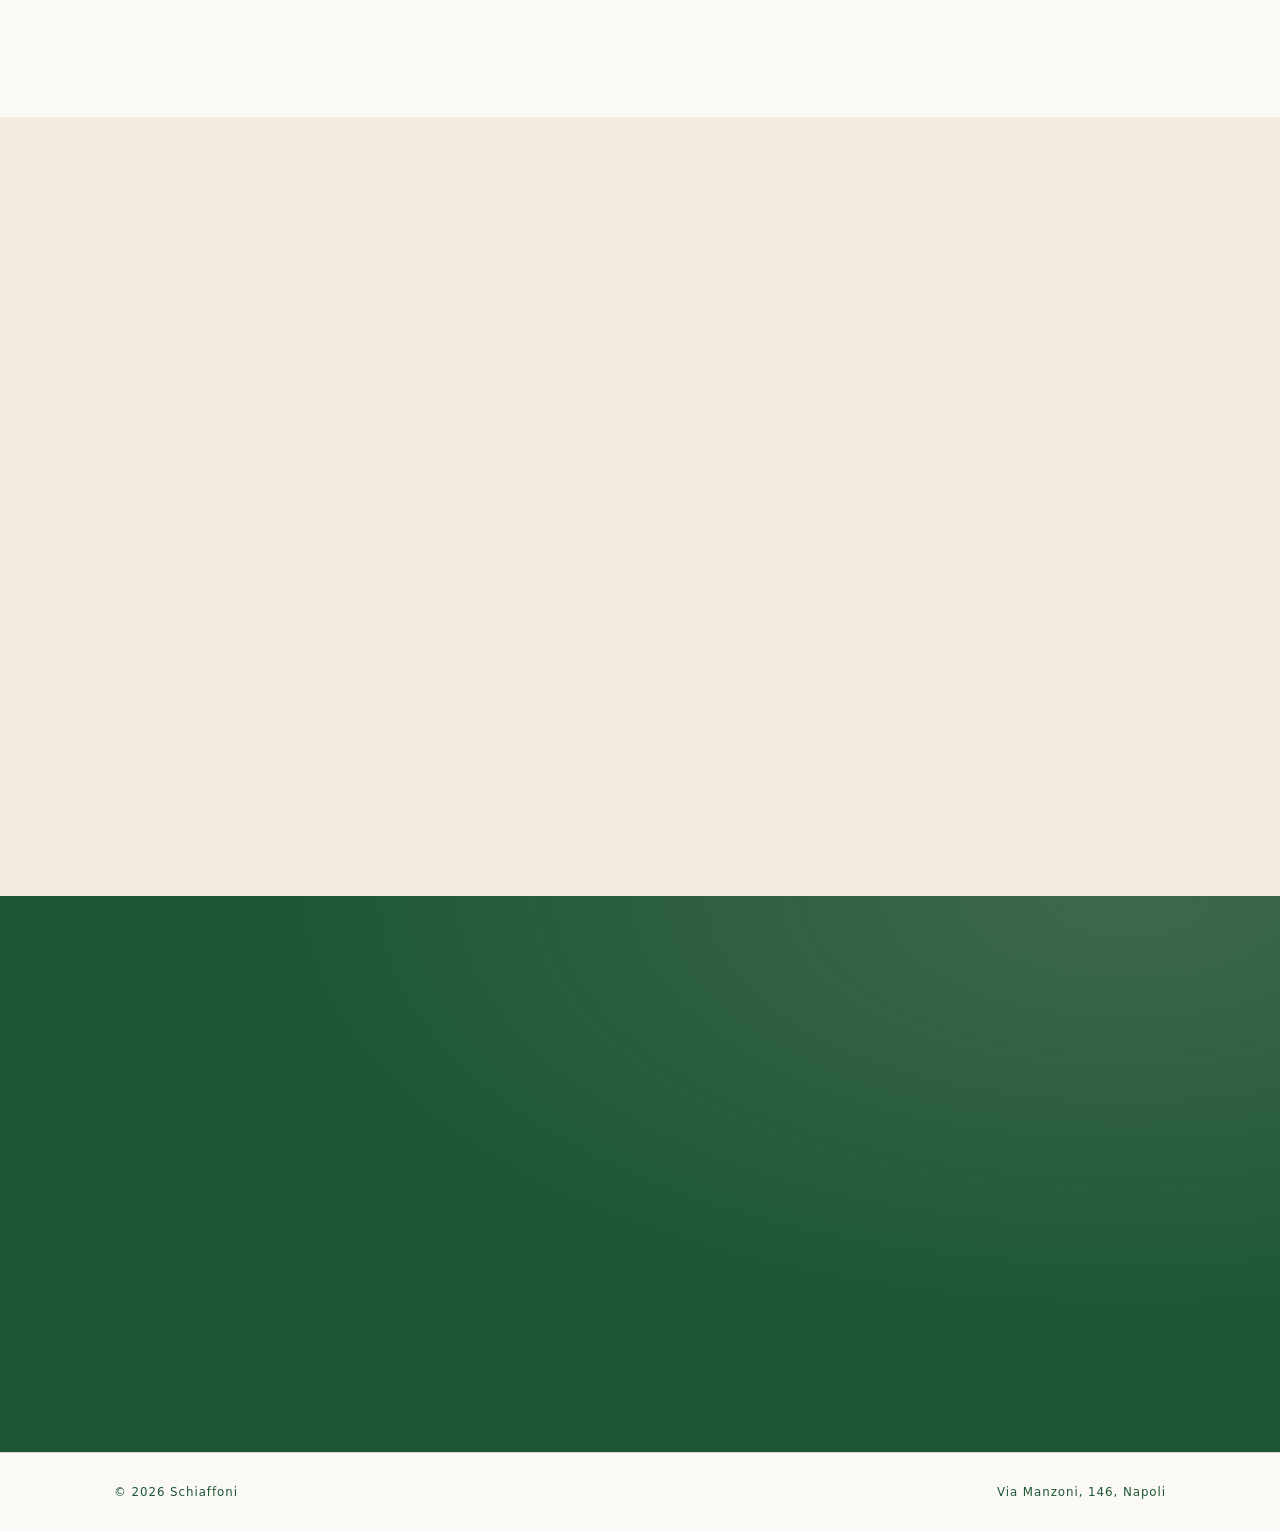
==== commit 76083630: "index.html" ====
--- a/index.html
+++ b/index.html
@@ -5,8 +5,8 @@
 <meta name="viewport" content="width=device-width, initial-scale=1">
 <meta http-equiv="Content-Security-Policy" content="default-src 'none'; script-src 'self'; style-src 'self'; img-src 'self' data:; media-src 'self'; font-src 'self'; connect-src 'self'; base-uri 'none'; form-action 'none'">
 <meta name="referrer" content="strict-origin-when-cross-origin">
-<title>Schiaffoni — Ristorante, Napoli</title>
-<meta name="description" content="Schiaffoni, ristorante a Napoli.">
+<title>Schiaffoni</title>
+<meta name="description" content="Schiaffoni.">
 <link rel="icon" type="image/png" href="assets/icon.png">
 <link rel="stylesheet" href="style.css">
 <script src="foto.js" defer></script>
@@ -30,7 +30,8 @@
 </section>
 <section class="mq rs" data-tone="light" aria-hidden="true"><div class="mq-t"><span>Pasta · Materia · Studio · Cura · Semplicità · </span><span>Pasta · Materia · Studio · Cura · Semplicità · </span><span>Pasta · Materia · Studio · Cura · Semplicità · </span><span>Pasta · Materia · Studio · Cura · Semplicità · </span></div></section>
 <section><div class="wrap">
-<p class="st" data-words>Pasta tirata a mano, sughi ridotti per ore, poche portate studiate a lungo. Togliamo finché resta solo l’essenziale.</p>
+<p class="st" data-words>Per chi ama il mare, per chi non lascia mai la terraferma. 
+Qui c'è posto per tutti: l'amore, in cucina, non fa distinzioni.</p>
 </div></section>
 <section class="stack" data-tone="light" aria-label="Schiaffoni, in immagini"><div class="pin">
 <article class="slide" data-slot="home-1"><div class="shot" data-label="Foto — la pasta"></div><div class="s-over"><p class="eyebrow">01 / 04</p><h2 class="s-t">La pasta</h2><a class="btn ivb" href="prenota.html">Prenota</a></div></article>
@@ -39,8 +40,8 @@
 <article class="slide" data-slot="home-4"><div class="shot" data-label="Foto — i dettagli"></div><div class="s-over"><p class="eyebrow">04 / 04</p><h2 class="s-t">I dettagli</h2><a class="btn ivb" href="prenota.html">Prenota</a></div></article>
 <div class="s-ctrl"><span class="s-count">01 / 04</span><span class="s-dots"><button type="button" aria-label="Foto 1"></button><button type="button" aria-label="Foto 2"></button><button type="button" aria-label="Foto 3"></button><button type="button" aria-label="Foto 4"></button></span></div></div></section>
 <section class="idx"><div class="wrap rv">
-<p class="eyebrow">Tutte le pagine</p>
-<h2>Scopri Schiaffoni.</h2>
+<p class="eyebrow"></p>
+<h2>Scopri Schiaffoni</h2>
 <a class="row" href="menu.html"><span class="n">01</span><span class="t">Menu</span><span class="d">Un racconto stagionale: l’origine dei piatti, lo studio, la cura.</span><span class="arr">→</span></a>
 <a class="row" href="prenota.html"><span class="n">02</span><span class="t">Prenota</span><span class="d">Scrivici o chiamaci per riservare il tuo tavolo.</span><span class="arr">→</span></a>
 <a class="row" href="contatti.html"><span class="n">03</span><span class="t">Contatti</span><span class="d">Dove siamo e come raggiungerci.</span><span class="arr">→</span></a>
--- a/style.css
+++ b/style.css
@@ -217,7 +217,6 @@
 
 /* onde sottili in trasparenza sulle sezioni verdi */
 .ph,.ct{position:relative;overflow:hidden;isolation:isolate}
-.ph::before,.ct::before{content:"";position:absolute;left:0;right:0;bottom:0;height:200px;background:url(assets/waves.svg) repeat-x 0 100%/1200px 200px;z-index:-1;pointer-events:none}
 @media (prefers-reduced-motion:no-preference){.ph::before,.ct::before{animation:wv 90s linear infinite}}
 @keyframes wv{to{background-position-x:1200px}}
 
@@ -268,7 +267,6 @@
 .hero video{filter:grayscale(100%) contrast(1.25) brightness(.95);mix-blend-mode:screen;opacity:.55}
 .hero{background:#1d5634}
 .hero::after{background:radial-gradient(ellipse at 50% 120%,rgba(233,203,196,.30),transparent 60%),linear-gradient(rgba(29,86,52,.55),rgba(24,70,43,.7))}
-.hero::before{content:"";position:absolute;left:-5%;right:-5%;bottom:0;height:46%;background:url(assets/waves.svg) center bottom/cover no-repeat;opacity:.55;z-index:-1;animation:wv 18s ease-in-out infinite alternate}
 @keyframes wv{to{transform:translateX(-3%) translateY(-2%)}}
 @media (prefers-reduced-motion:reduce){.hero::before{animation:none}}
 .hero video{mix-blend-mode:normal;opacity:.22}
@@ -291,3 +289,56 @@
 .hero::before{display:none}
 .hero video{opacity:1;filter:grayscale(100%) contrast(1.35) brightness(.85)}
 .hero::after{background:radial-gradient(ellipse at 50% 120%,rgba(233,203,196,.25),transparent 60%),linear-gradient(rgba(29,86,52,.74),rgba(26,76,46,.82))}
+
+/* v11 onde = il video, già colorato di verde; velo leggero solo per leggere il testo */
+.hero{background:#1a5030}
+.hero video{opacity:1;filter:none;mix-blend-mode:normal}
+.hero::after{background:radial-gradient(ellipse at 50% 120%,rgba(233,203,196,.18),transparent 60%),linear-gradient(rgba(20,62,38,.28),rgba(20,62,38,.38))}
+
+/* v12 menu: apertura rosa, bande alternate foto/testo a colori vivi */
+:root{--rose2:#f2b4a9;--gv:#2c7a4b}
+.rs2{background:var(--rose2);color:var(--green)}
+.ph.rs2{min-height:78svh}
+.ph.rs2 .eyebrow{color:var(--green)}
+.mb{display:grid;grid-template-columns:1fr 1fr;min-height:84vh;min-height:84svh;padding:0;position:relative;overflow:hidden}
+.mb.nop{grid-template-columns:1fr}
+.mb-p{position:relative;min-height:100%}
+.mb-p .shot{position:absolute;inset:0;border:0;height:100%}
+.mb.flip .mb-p{order:2}
+.mb-t{position:relative;display:flex;flex-direction:column;justify-content:center;align-items:flex-start;gap:1rem;padding:clamp(3rem,7vw,6rem) clamp(1.8rem,6vw,6rem)}
+.mb.nop .mb-t{max-width:760px;margin:0 auto;align-items:center;text-align:center}
+.mb-t h2{font:400 clamp(2.4rem,5vw,4.6rem)/1.02 var(--didot);letter-spacing:-.015em;margin:0}
+.mb-t p{max-width:34ch;margin:0}
+.mb-t .eyebrow{margin:0}
+.mb-t .ghost{position:absolute;right:clamp(1rem,4vw,3rem);top:.4rem;font:400 clamp(6rem,14vw,12rem)/1 var(--didot);opacity:.18;pointer-events:none}
+.mb.nop .mb-t .ghost{right:auto;left:50%;transform:translateX(-50%)}
+.c-r{background:var(--rose2);color:var(--green)}
+.c-r2{background:#f7d4cb;color:var(--green)}
+.c-i{background:var(--ivory);color:var(--green)}
+.c-g{background:var(--green);color:var(--ivory)}
+.c-g2{background:var(--gv);color:var(--ivory)}
+.c-g .eyebrow,.c-g2 .eyebrow{color:var(--rose)}
+.mcta{text-align:center}
+.mcta .wrap{display:flex;flex-direction:column;align-items:center;gap:1.4rem}
+.mcta h2{font:400 clamp(2.4rem,6vw,5rem)/1.05 var(--didot);margin:0}
+.mcta .note{margin:0}
+.mcta .eyebrow{margin:0}
+@media (max-width:760px){
+.mb{grid-template-columns:1fr;min-height:0}
+.mb-p{min-height:0;aspect-ratio:4/3}
+.mb.flip .mb-p{order:0}
+.mb-t{padding:2.5rem 1.5rem 3.5rem}
+}
+
+/* v13 titoli a dissolvenza veloce, foto più fluide */
+.js [data-split] .ch{animation:fadein .7s ease-out both;animation-delay:calc(var(--i)*9ms + .05s)}
+@keyframes fadein{from{opacity:0}to{opacity:1}}
+.js .rw{transition:opacity .35s}
+.js .rv{transition-duration:.7s}
+.js .shot.rv{transition:clip-path .9s cubic-bezier(.65,0,.35,1)}
+.js .shot .m{transition:transform 1.2s cubic-bezier(.22,.61,.36,1)}
+.slide{clip-path:none;will-change:transform;contain:layout paint}
+.js .slide+.slide{transform:translate3d(0,100%,0)}
+.slide .shot .m{transform:none;transition:none}
+.slide .shot.rv{clip-path:none}
+.s-over{opacity:1;transform:none;will-change:opacity,transform}
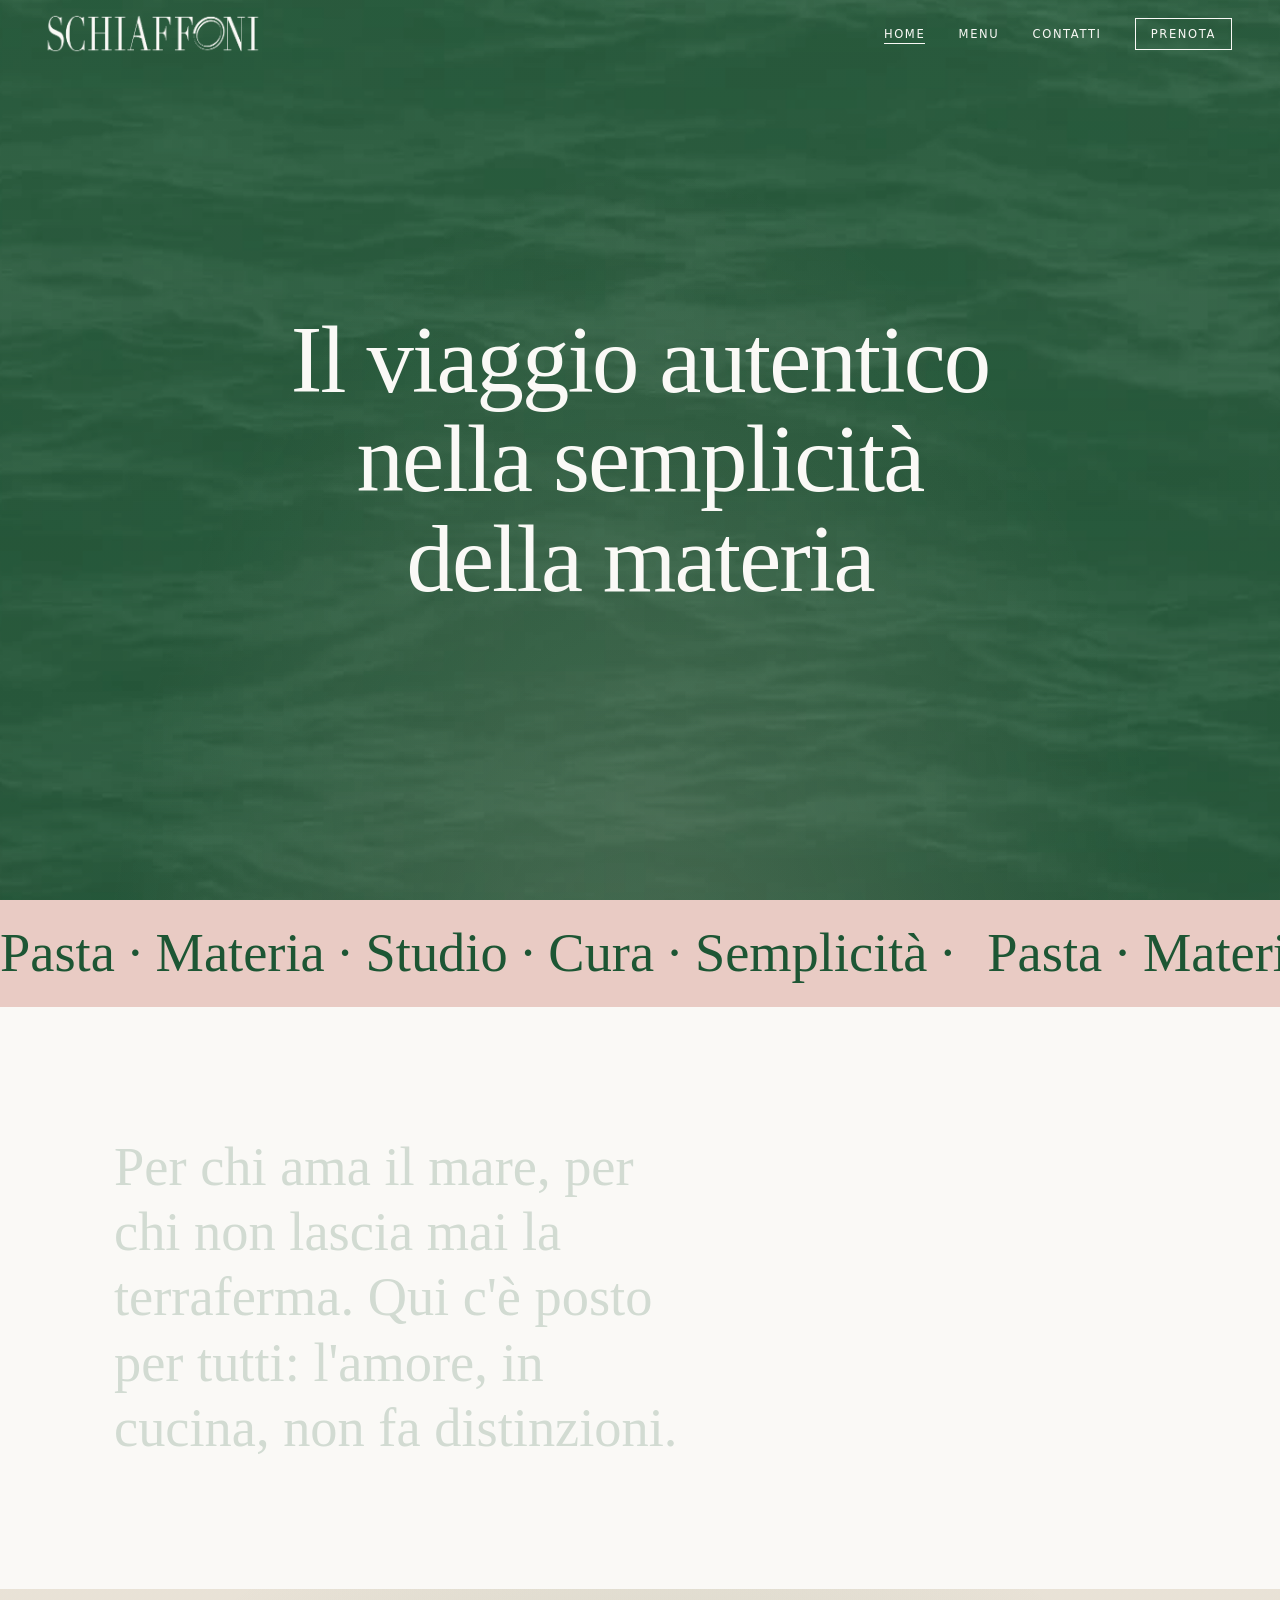
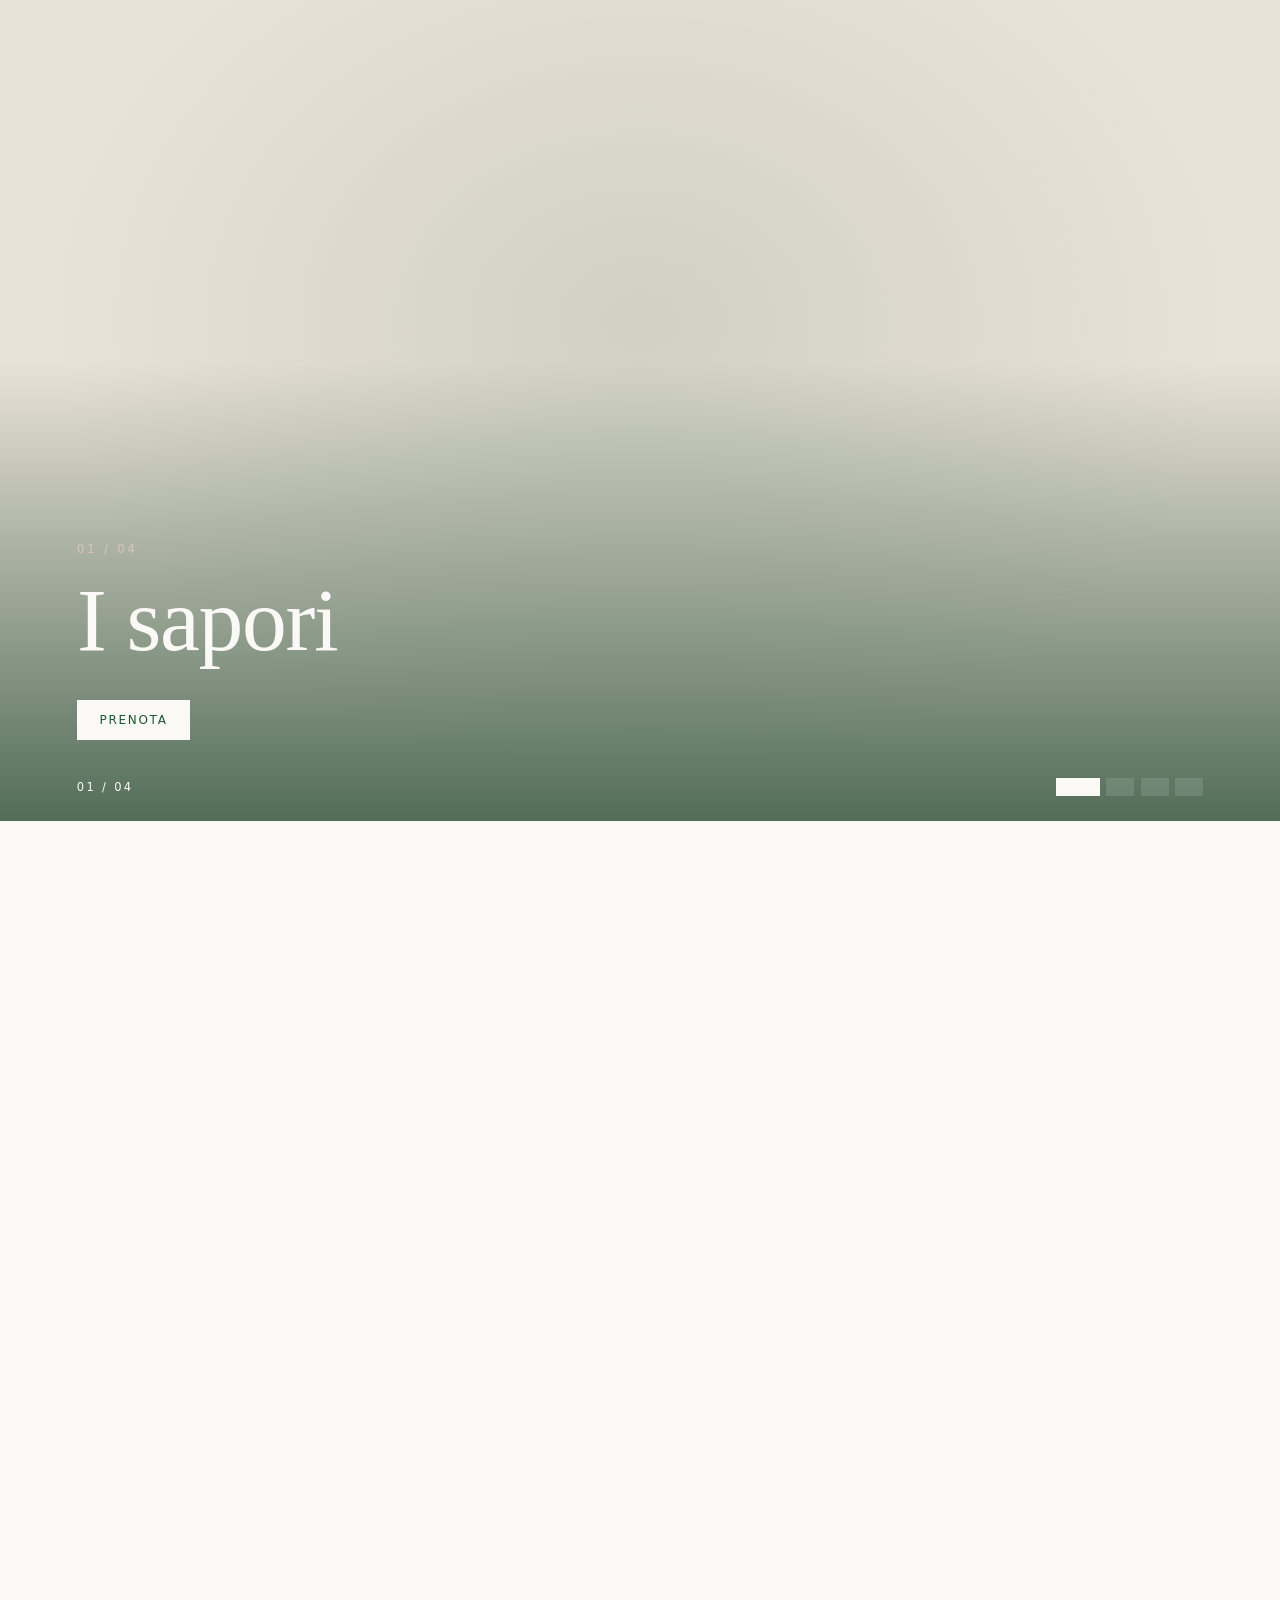
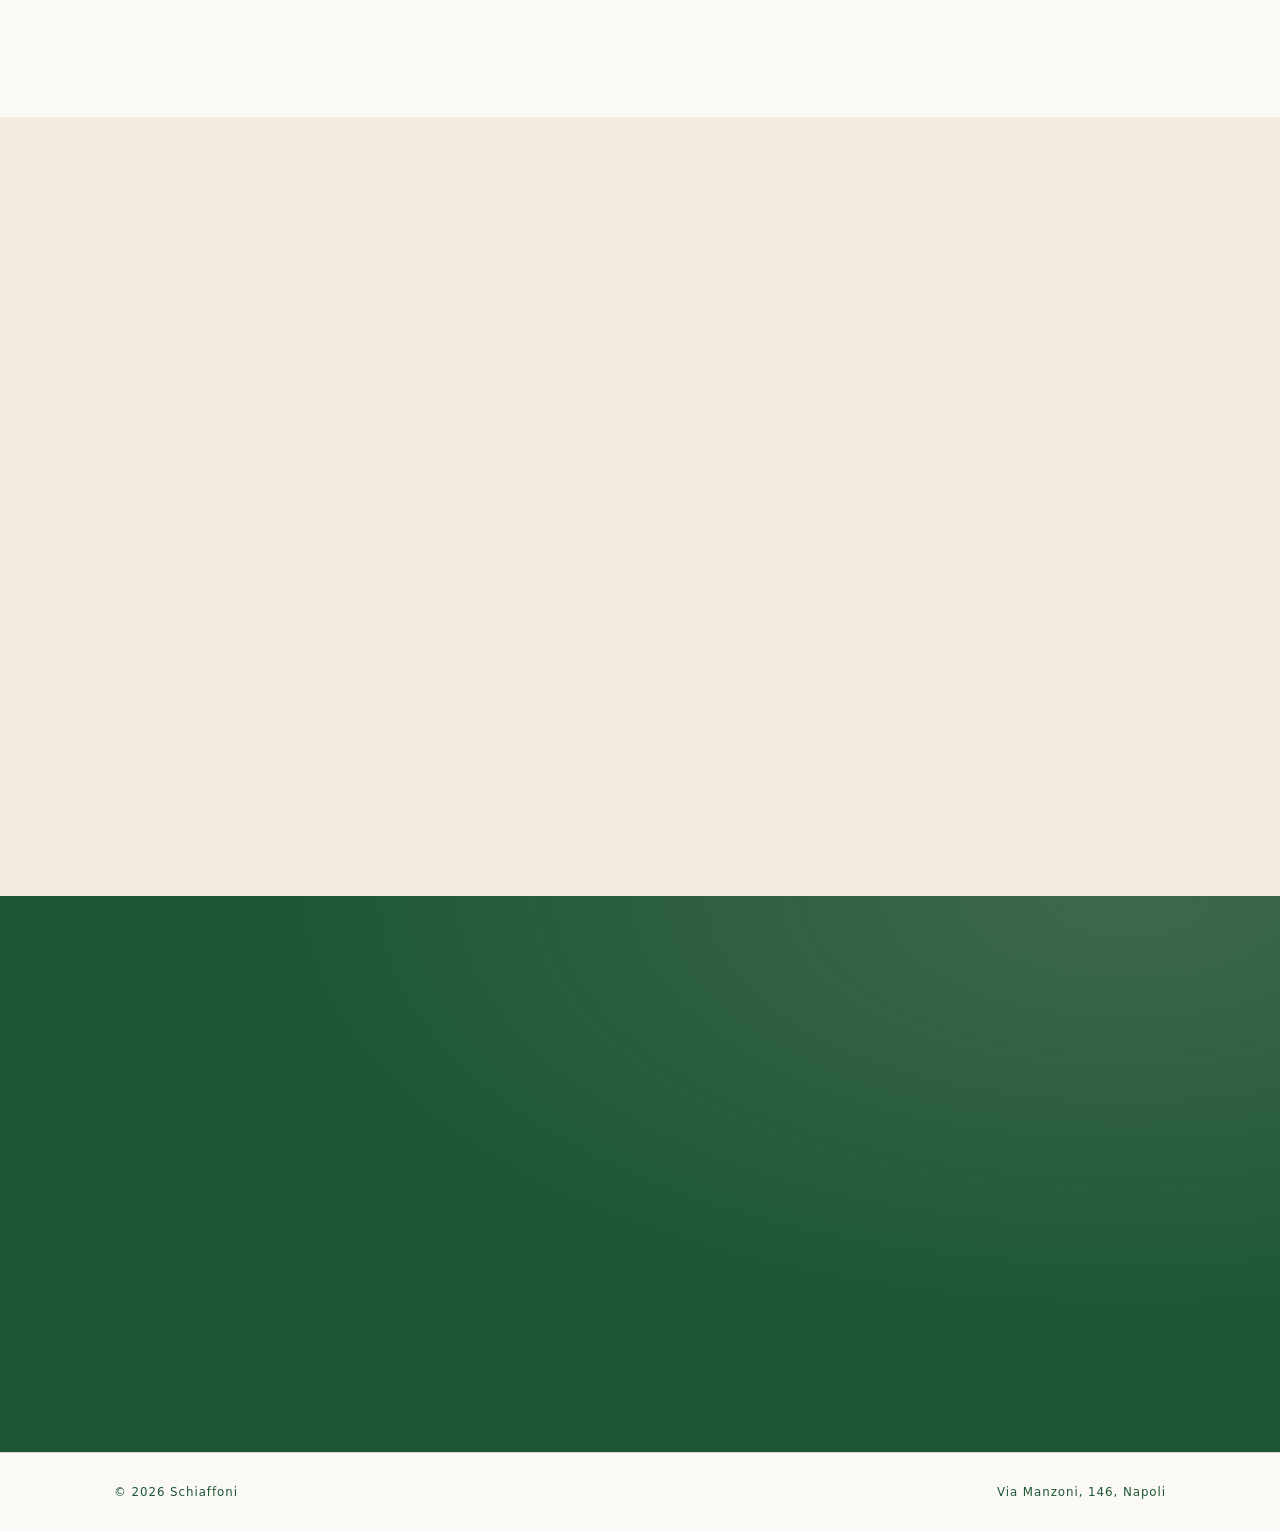
==== commit a006cf68: "index.html" ====
--- a/index.html
+++ b/index.html
@@ -34,16 +34,16 @@
 Qui c'è posto per tutti: l'amore, in cucina, non fa distinzioni.</p>
 </div></section>
 <section class="stack" data-tone="light" aria-label="Schiaffoni, in immagini"><div class="pin">
-<article class="slide" data-slot="home-1"><div class="shot" data-label="Foto — la pasta"></div><div class="s-over"><p class="eyebrow">01 / 04</p><h2 class="s-t">La pasta</h2><a class="btn ivb" href="prenota.html">Prenota</a></div></article>
-<article class="slide" data-slot="home-2"><div class="shot" data-label="Foto — la sala"></div><div class="s-over"><p class="eyebrow">02 / 04</p><h2 class="s-t">La sala</h2><a class="btn ivb" href="prenota.html">Prenota</a></div></article>
-<article class="slide" data-slot="home-3"><div class="shot" data-label="Foto — la materia"></div><div class="s-over"><p class="eyebrow">03 / 04</p><h2 class="s-t">La materia</h2><a class="btn ivb" href="prenota.html">Prenota</a></div></article>
+<article class="slide" data-slot="home-1"><div class="shot" data-label="Foto — la pasta"></div><div class="s-over"><p class="eyebrow">01 / 04</p><h2 class="s-t">I sapori</h2><a class="btn ivb" href="prenota.html">Prenota</a></div></article>
+<article class="slide" data-slot="home-2"><div class="shot" data-label="Foto — la sala"></div><div class="s-over"><p class="eyebrow">02 / 04</p><h2 class="s-t">La ricerca</h2><a class="btn ivb" href="prenota.html">Prenota</a></div></article>
+<article class="slide" data-slot="home-3"><div class="shot" data-label="Foto — la materia"></div><div class="s-over"><p class="eyebrow">03 / 04</p><h2 class="s-t">Il gusto</h2><a class="btn ivb" href="prenota.html">Prenota</a></div></article>
 <article class="slide" data-slot="home-4"><div class="shot" data-label="Foto — i dettagli"></div><div class="s-over"><p class="eyebrow">04 / 04</p><h2 class="s-t">I dettagli</h2><a class="btn ivb" href="prenota.html">Prenota</a></div></article>
 <div class="s-ctrl"><span class="s-count">01 / 04</span><span class="s-dots"><button type="button" aria-label="Foto 1"></button><button type="button" aria-label="Foto 2"></button><button type="button" aria-label="Foto 3"></button><button type="button" aria-label="Foto 4"></button></span></div></div></section>
 <section class="idx"><div class="wrap rv">
 <p class="eyebrow"></p>
 <h2>Scopri Schiaffoni</h2>
-<a class="row" href="menu.html"><span class="n">01</span><span class="t">Menu</span><span class="d">Un racconto stagionale: l’origine dei piatti, lo studio, la cura.</span><span class="arr">→</span></a>
-<a class="row" href="prenota.html"><span class="n">02</span><span class="t">Prenota</span><span class="d">Scrivici o chiamaci per riservare il tuo tavolo.</span><span class="arr">→</span></a>
+<a class="row" href="menu.html"><span class="n">01</span><span class="t">Menu</span><span class="d">Una storia d'amore con la cucina, in cinque capitoli: la tradizione che si lascia reinventare</span><span class="arr">→</span></a>
+<a class="row" href="prenota.html"><span class="n">02</span><span class="t">Prenota</span><span class="d">Compila il form per prenotare la tua esperienza autentica</span><span class="arr">→</span></a>
 <a class="row" href="contatti.html"><span class="n">03</span><span class="t">Contatti</span><span class="d">Dove siamo e come raggiungerci.</span><span class="arr">→</span></a>
 </div></section>
 <section class="dk ct" data-tone="dark"><div class="wrap split">
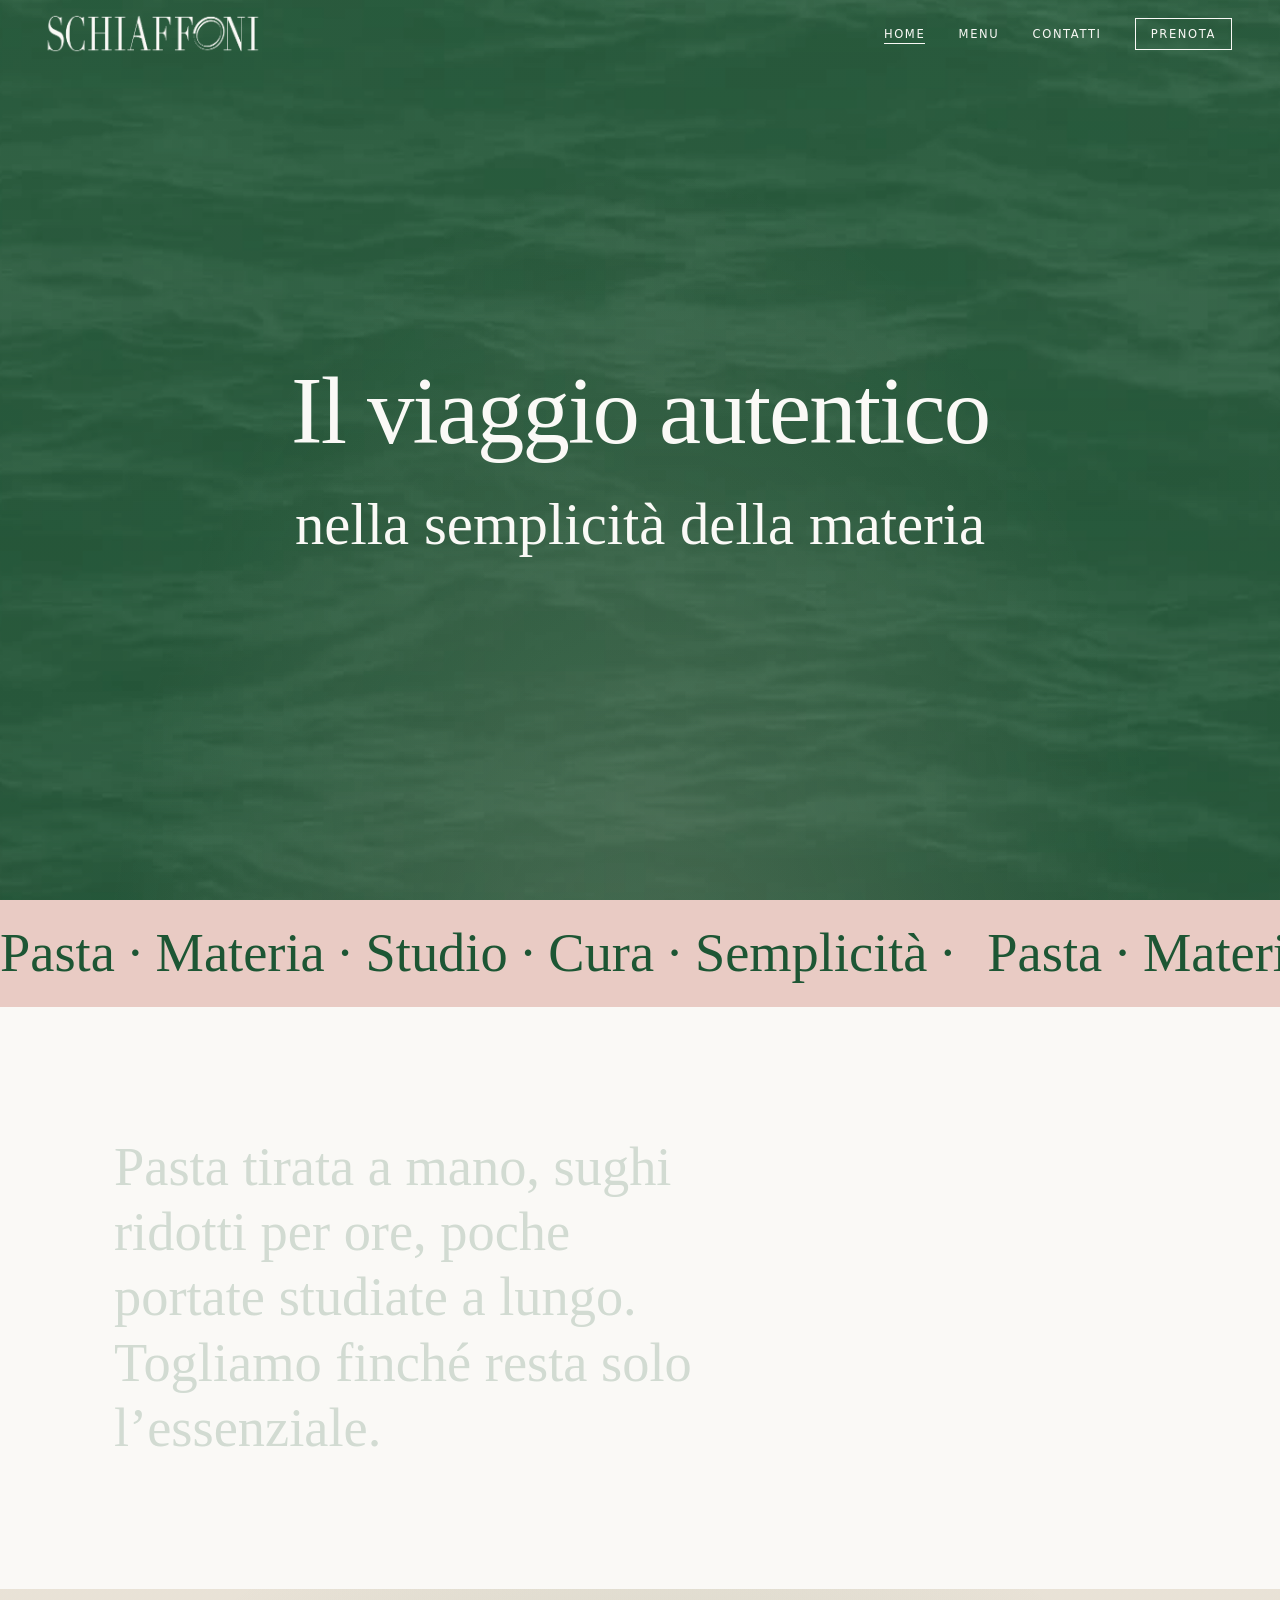
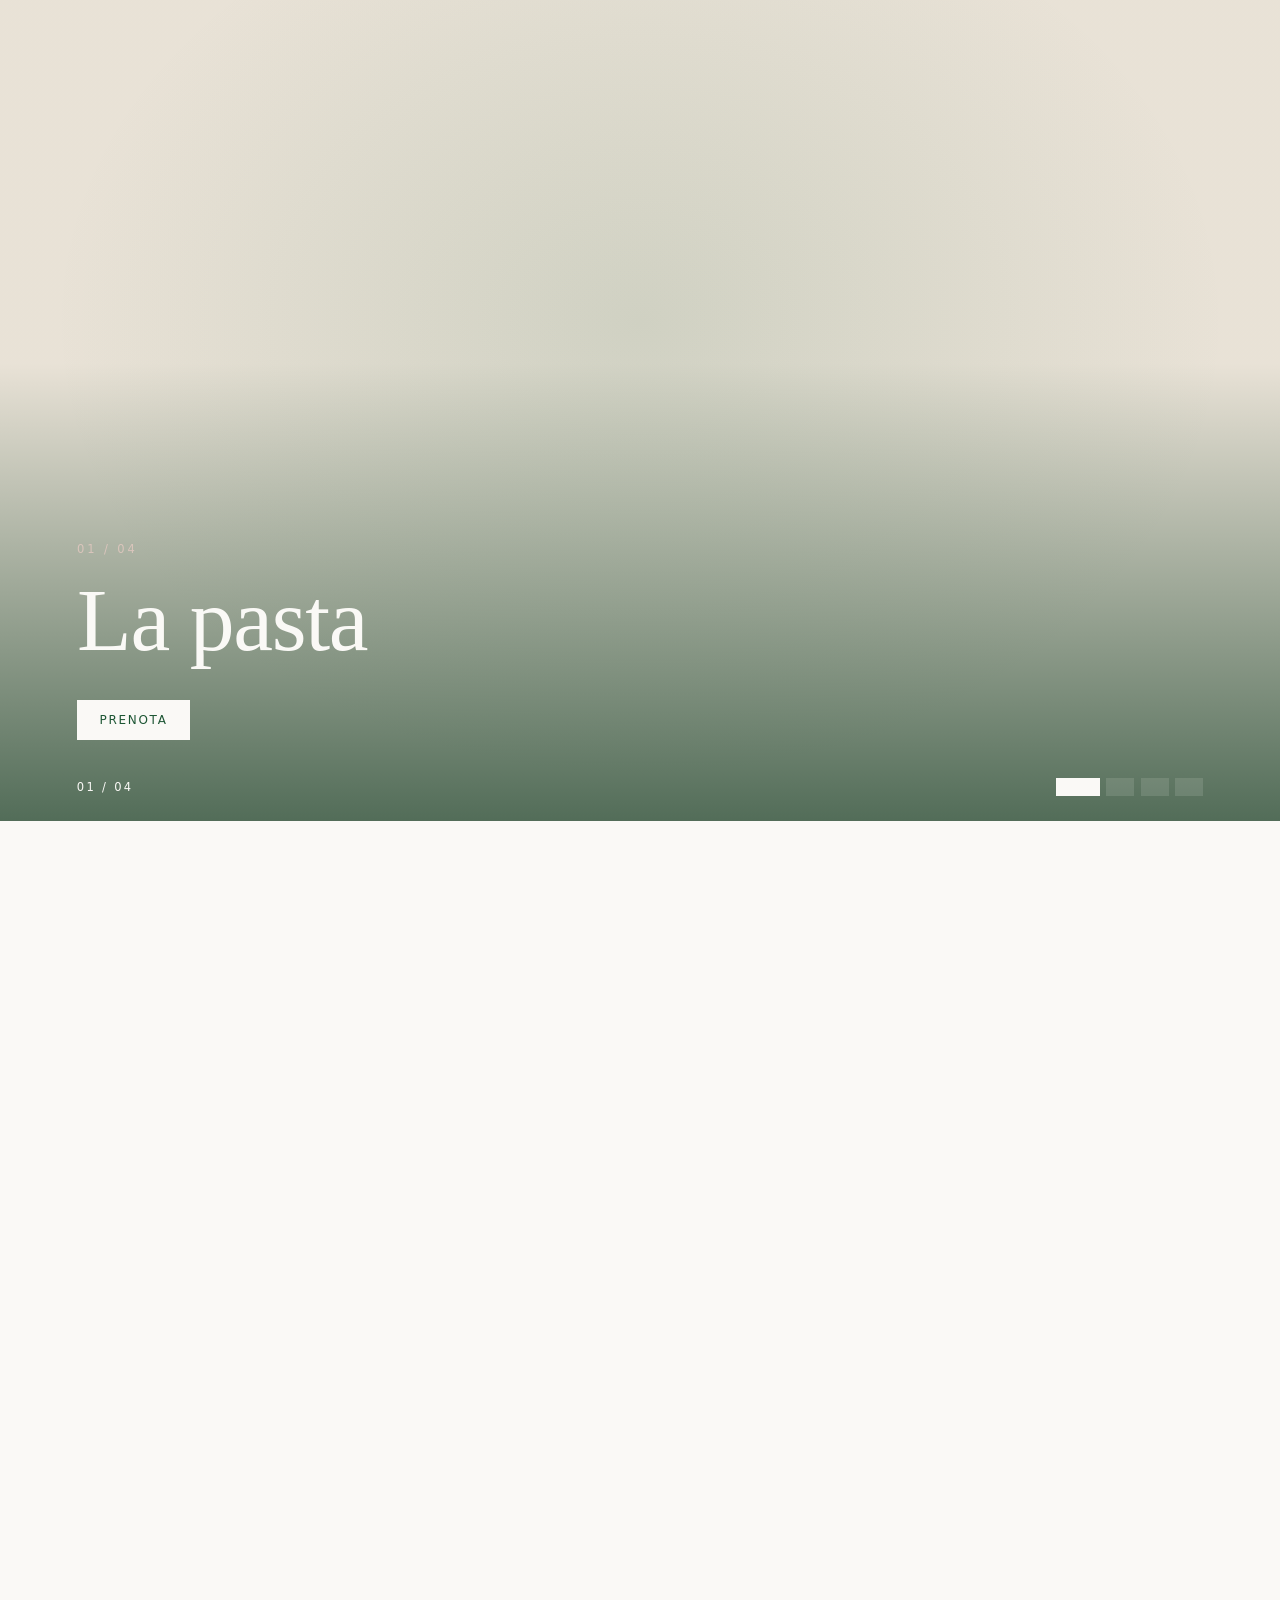
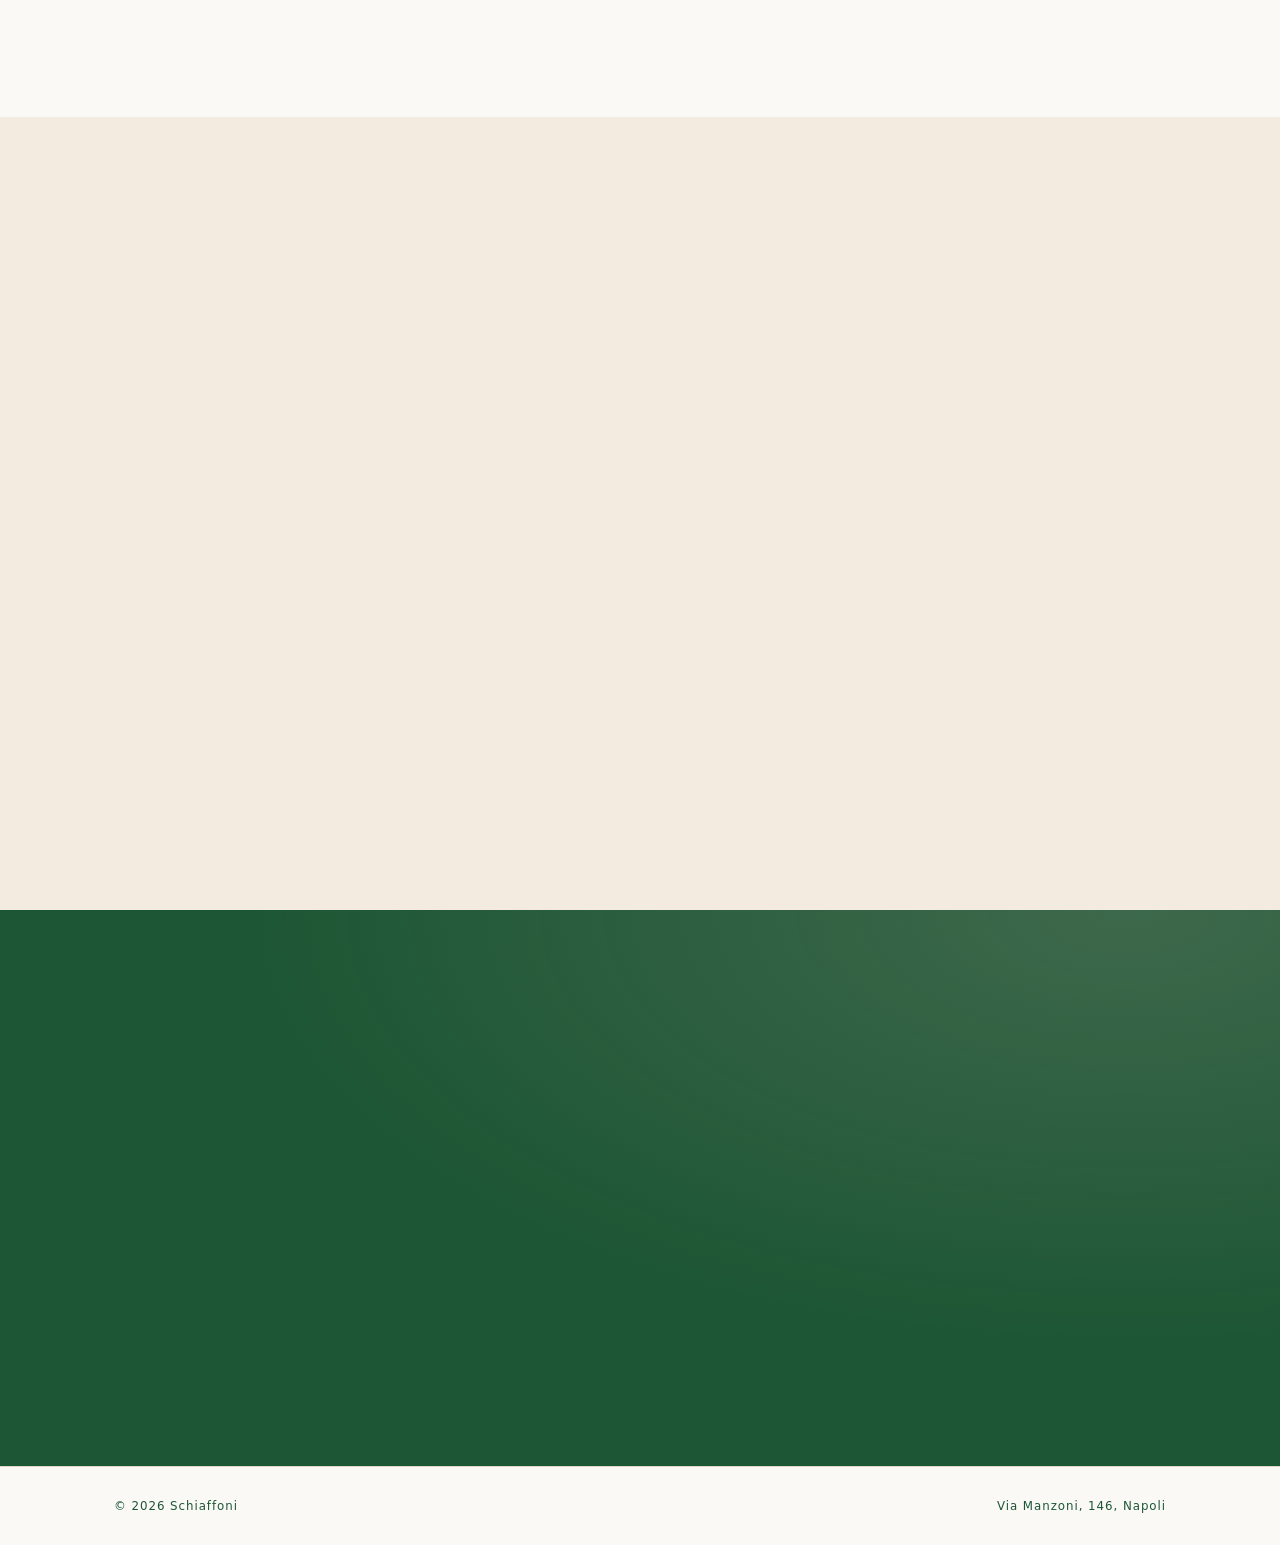
==== commit 67a6f51b: "Add files via upload" ====
--- a/index.html
+++ b/index.html
@@ -5,8 +5,8 @@
 <meta name="viewport" content="width=device-width, initial-scale=1">
 <meta http-equiv="Content-Security-Policy" content="default-src 'none'; script-src 'self'; style-src 'self'; img-src 'self' data:; media-src 'self'; font-src 'self'; connect-src 'self'; base-uri 'none'; form-action 'none'">
 <meta name="referrer" content="strict-origin-when-cross-origin">
-<title>Schiaffoni</title>
-<meta name="description" content="Schiaffoni.">
+<title>Schiaffoni — Ristorante, Napoli</title>
+<meta name="description" content="Schiaffoni, ristorante a Napoli.">
 <link rel="icon" type="image/png" href="assets/icon.png">
 <link rel="stylesheet" href="style.css">
 <script src="foto.js" defer></script>
@@ -26,24 +26,23 @@
 <main id="top">
 <section class="hero" data-tone="dark">
 <video autoplay muted loop playsinline poster="assets/video/poster.jpg"><source src="assets/video/hero-bg.mp4" type="video/mp4"></video>
-<h1 data-split>Il viaggio autentico nella semplicità della materia</h1>
+<h1 data-split>Il viaggio autentico|nella semplicità della materia</h1>
 </section>
 <section class="mq rs" data-tone="light" aria-hidden="true"><div class="mq-t"><span>Pasta · Materia · Studio · Cura · Semplicità · </span><span>Pasta · Materia · Studio · Cura · Semplicità · </span><span>Pasta · Materia · Studio · Cura · Semplicità · </span><span>Pasta · Materia · Studio · Cura · Semplicità · </span></div></section>
 <section><div class="wrap">
-<p class="st" data-words>Per chi ama il mare, per chi non lascia mai la terraferma. 
-Qui c'è posto per tutti: l'amore, in cucina, non fa distinzioni.</p>
+<p class="st" data-words>Pasta tirata a mano, sughi ridotti per ore, poche portate studiate a lungo. Togliamo finché resta solo l’essenziale.</p>
 </div></section>
 <section class="stack" data-tone="light" aria-label="Schiaffoni, in immagini"><div class="pin">
-<article class="slide" data-slot="home-1"><div class="shot" data-label="Foto — la pasta"></div><div class="s-over"><p class="eyebrow">01 / 04</p><h2 class="s-t">I sapori</h2><a class="btn ivb" href="prenota.html">Prenota</a></div></article>
-<article class="slide" data-slot="home-2"><div class="shot" data-label="Foto — la sala"></div><div class="s-over"><p class="eyebrow">02 / 04</p><h2 class="s-t">La ricerca</h2><a class="btn ivb" href="prenota.html">Prenota</a></div></article>
-<article class="slide" data-slot="home-3"><div class="shot" data-label="Foto — la materia"></div><div class="s-over"><p class="eyebrow">03 / 04</p><h2 class="s-t">Il gusto</h2><a class="btn ivb" href="prenota.html">Prenota</a></div></article>
+<article class="slide" data-slot="home-1"><div class="shot" data-label="Foto — la pasta"></div><div class="s-over"><p class="eyebrow">01 / 04</p><h2 class="s-t">La pasta</h2><a class="btn ivb" href="prenota.html">Prenota</a></div></article>
+<article class="slide" data-slot="home-2"><div class="shot" data-label="Foto — la sala"></div><div class="s-over"><p class="eyebrow">02 / 04</p><h2 class="s-t">La sala</h2><a class="btn ivb" href="prenota.html">Prenota</a></div></article>
+<article class="slide" data-slot="home-3"><div class="shot" data-label="Foto — la materia"></div><div class="s-over"><p class="eyebrow">03 / 04</p><h2 class="s-t">La materia</h2><a class="btn ivb" href="prenota.html">Prenota</a></div></article>
 <article class="slide" data-slot="home-4"><div class="shot" data-label="Foto — i dettagli"></div><div class="s-over"><p class="eyebrow">04 / 04</p><h2 class="s-t">I dettagli</h2><a class="btn ivb" href="prenota.html">Prenota</a></div></article>
 <div class="s-ctrl"><span class="s-count">01 / 04</span><span class="s-dots"><button type="button" aria-label="Foto 1"></button><button type="button" aria-label="Foto 2"></button><button type="button" aria-label="Foto 3"></button><button type="button" aria-label="Foto 4"></button></span></div></div></section>
 <section class="idx"><div class="wrap rv">
-<p class="eyebrow"></p>
-<h2>Scopri Schiaffoni</h2>
-<a class="row" href="menu.html"><span class="n">01</span><span class="t">Menu</span><span class="d">Una storia d'amore con la cucina, in cinque capitoli: la tradizione che si lascia reinventare</span><span class="arr">→</span></a>
-<a class="row" href="prenota.html"><span class="n">02</span><span class="t">Prenota</span><span class="d">Compila il form per prenotare la tua esperienza autentica</span><span class="arr">→</span></a>
+<p class="eyebrow">Tutte le pagine</p>
+<h2>Scopri Schiaffoni.</h2>
+<a class="row" href="menu.html"><span class="n">01</span><span class="t">Menu</span><span class="d">Un racconto stagionale: l’origine dei piatti, lo studio, la cura.</span><span class="arr">→</span></a>
+<a class="row" href="prenota.html"><span class="n">02</span><span class="t">Prenota</span><span class="d">Scrivici o chiamaci per riservare il tuo tavolo.</span><span class="arr">→</span></a>
 <a class="row" href="contatti.html"><span class="n">03</span><span class="t">Contatti</span><span class="d">Dove siamo e come raggiungerci.</span><span class="arr">→</span></a>
 </div></section>
 <section class="dk ct" data-tone="dark"><div class="wrap split">
--- a/style.css
+++ b/style.css
@@ -342,3 +342,31 @@
 .slide .shot .m{transform:none;transition:none}
 .slide .shot.rv{clip-path:none}
 .s-over{opacity:1;transform:none;will-change:opacity,transform}
+
+/* v14 titoli: ingresso morbido parola per parola (sfuoca → nitido) e deriva lenta allo scorrere */
+.js [data-split] .ch{animation:softin 1.7s cubic-bezier(.22,.61,.36,1) backwards;animation-delay:calc(var(--w,0)*.22s + .3s)}
+@keyframes softin{from{opacity:0;transform:translate3d(0,.5em,0);filter:blur(10px)}to{opacity:1;transform:none;filter:blur(0)}}
+.js [data-split] .wd{transform:translate3d(0,calc(var(--p,0)*var(--k,30)*-1px),0);will-change:transform}
+@media (prefers-reduced-motion:reduce){.js [data-split] .ch{animation:none}.js [data-split] .wd{transform:none}}
+
+/* v15 più pulito: niente sfocatura, solo salita lieve + dissolvenza */
+.js [data-split] .ch{animation:cleanin 1.1s cubic-bezier(.25,.8,.25,1) backwards;animation-delay:calc(var(--w,0)*.14s + .2s)}
+@keyframes cleanin{from{opacity:0;transform:translate3d(0,.28em,0)}to{opacity:1;transform:none}}
+
+/* v16 ingresso ben visibile e pulito: ogni parola sale da una "fessura" (mascherata) */
+.js [data-split] .wd{overflow:hidden;vertical-align:top;padding:.08em 0 .22em;margin:-.08em 0 -.22em}
+.js [data-split] .ch{animation:maskin 1.5s cubic-bezier(.16,1,.3,1) backwards;animation-delay:calc(var(--w,0)*.2s + .35s)}
+@keyframes maskin{from{opacity:0;transform:translate3d(0,105%,0)}to{opacity:1;transform:none}}
+@media (prefers-reduced-motion:reduce){.js [data-split] .ch{animation:none}}
+
+/* v17 hero: prima "Il viaggio autentico", pausa, poi "nella semplicità della materia", in dissolvenza */
+.ln{display:block}
+.js [data-split] .ch{animation-play-state:paused}
+.js.go [data-split] .ch{animation-play-state:running}
+.hero h1{max-width:18ch}
+.hero [data-split] .wd{overflow:visible;padding:0;margin:0;vertical-align:baseline}
+.hero [data-split] .ln+.ln{font-size:.62em;margin-top:.5em;letter-spacing:0;line-height:1.15}
+.js .hero [data-split] .ch{animation:heroin 1.8s cubic-bezier(.22,.61,.36,1) backwards;animation-delay:calc(var(--w,0)*.26s + var(--ln,0)*.9s + .2s);animation-play-state:paused}
+.js.go .hero [data-split] .ch{animation-play-state:running}
+@keyframes heroin{from{opacity:0;transform:translate3d(0,.4em,0) scale(.98)}to{opacity:1;transform:none}}
+@media (prefers-reduced-motion:reduce){.js .hero [data-split] .ch{animation:none}}
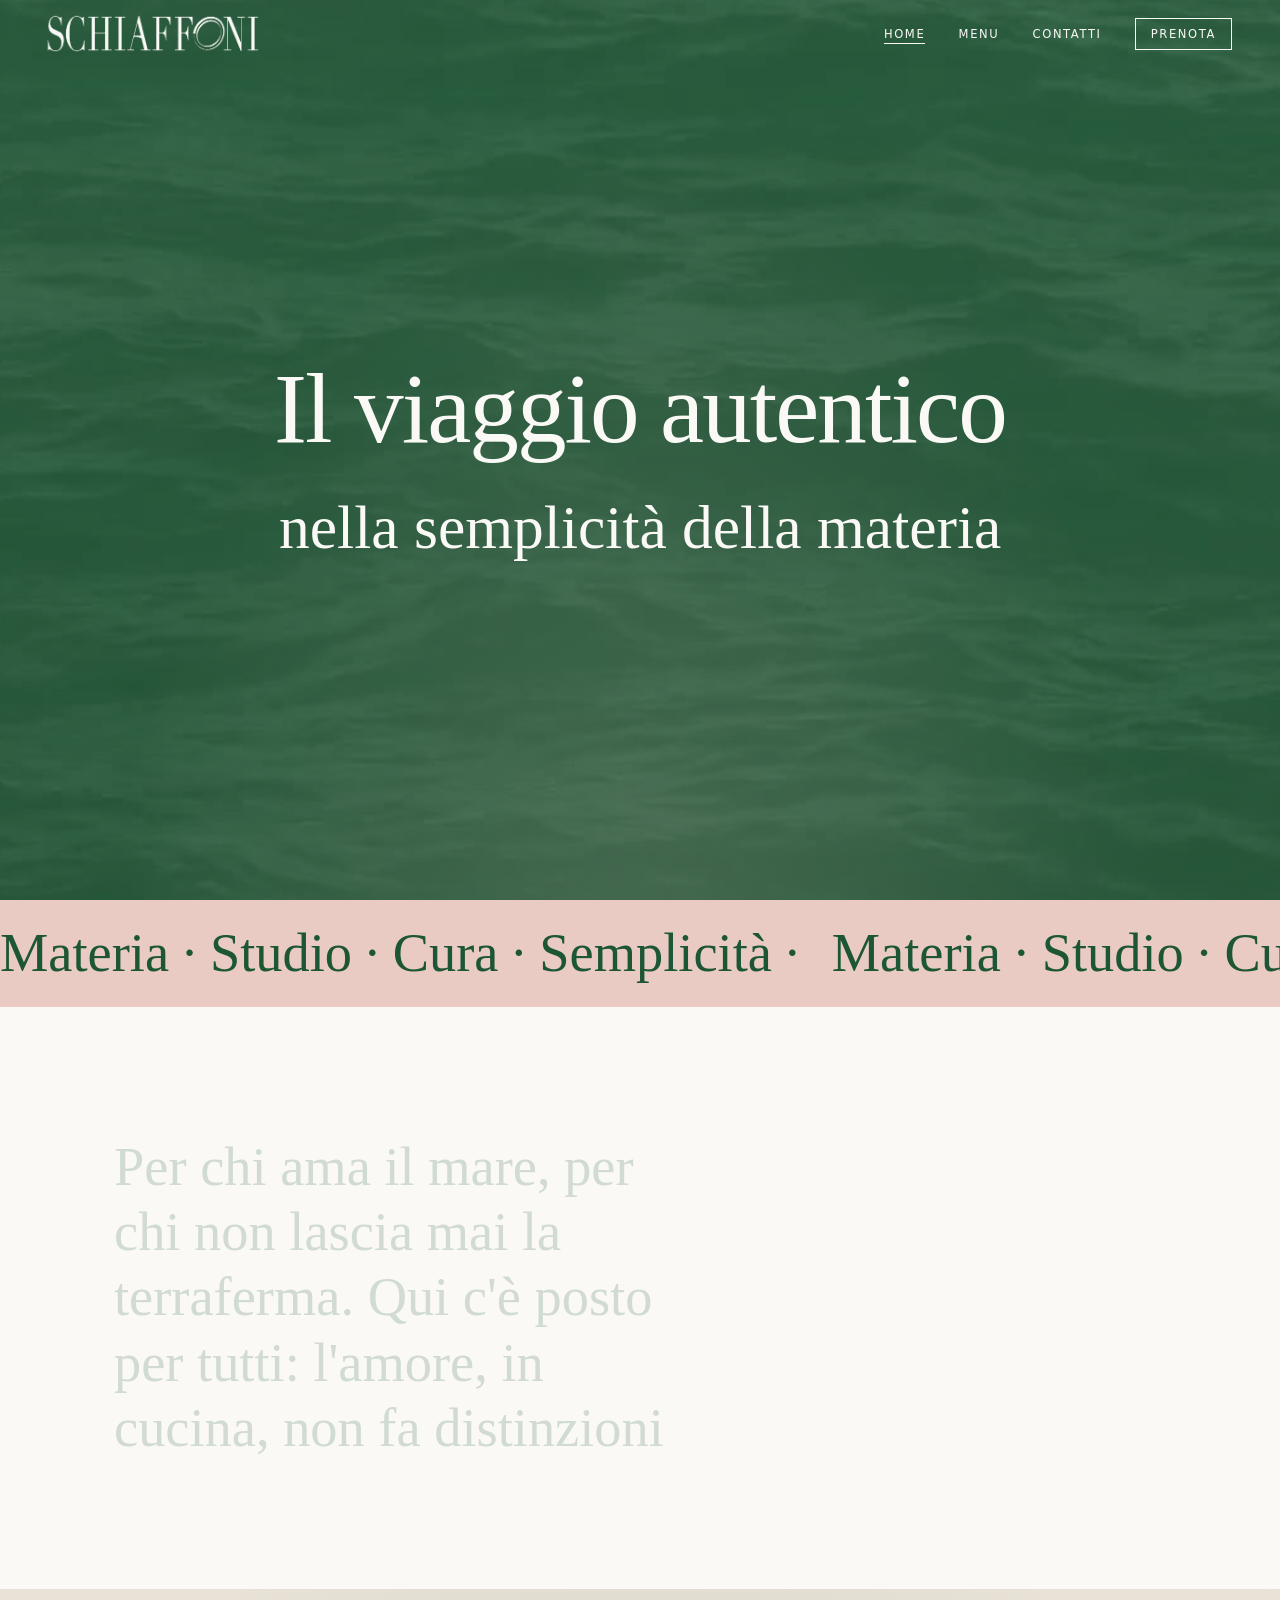
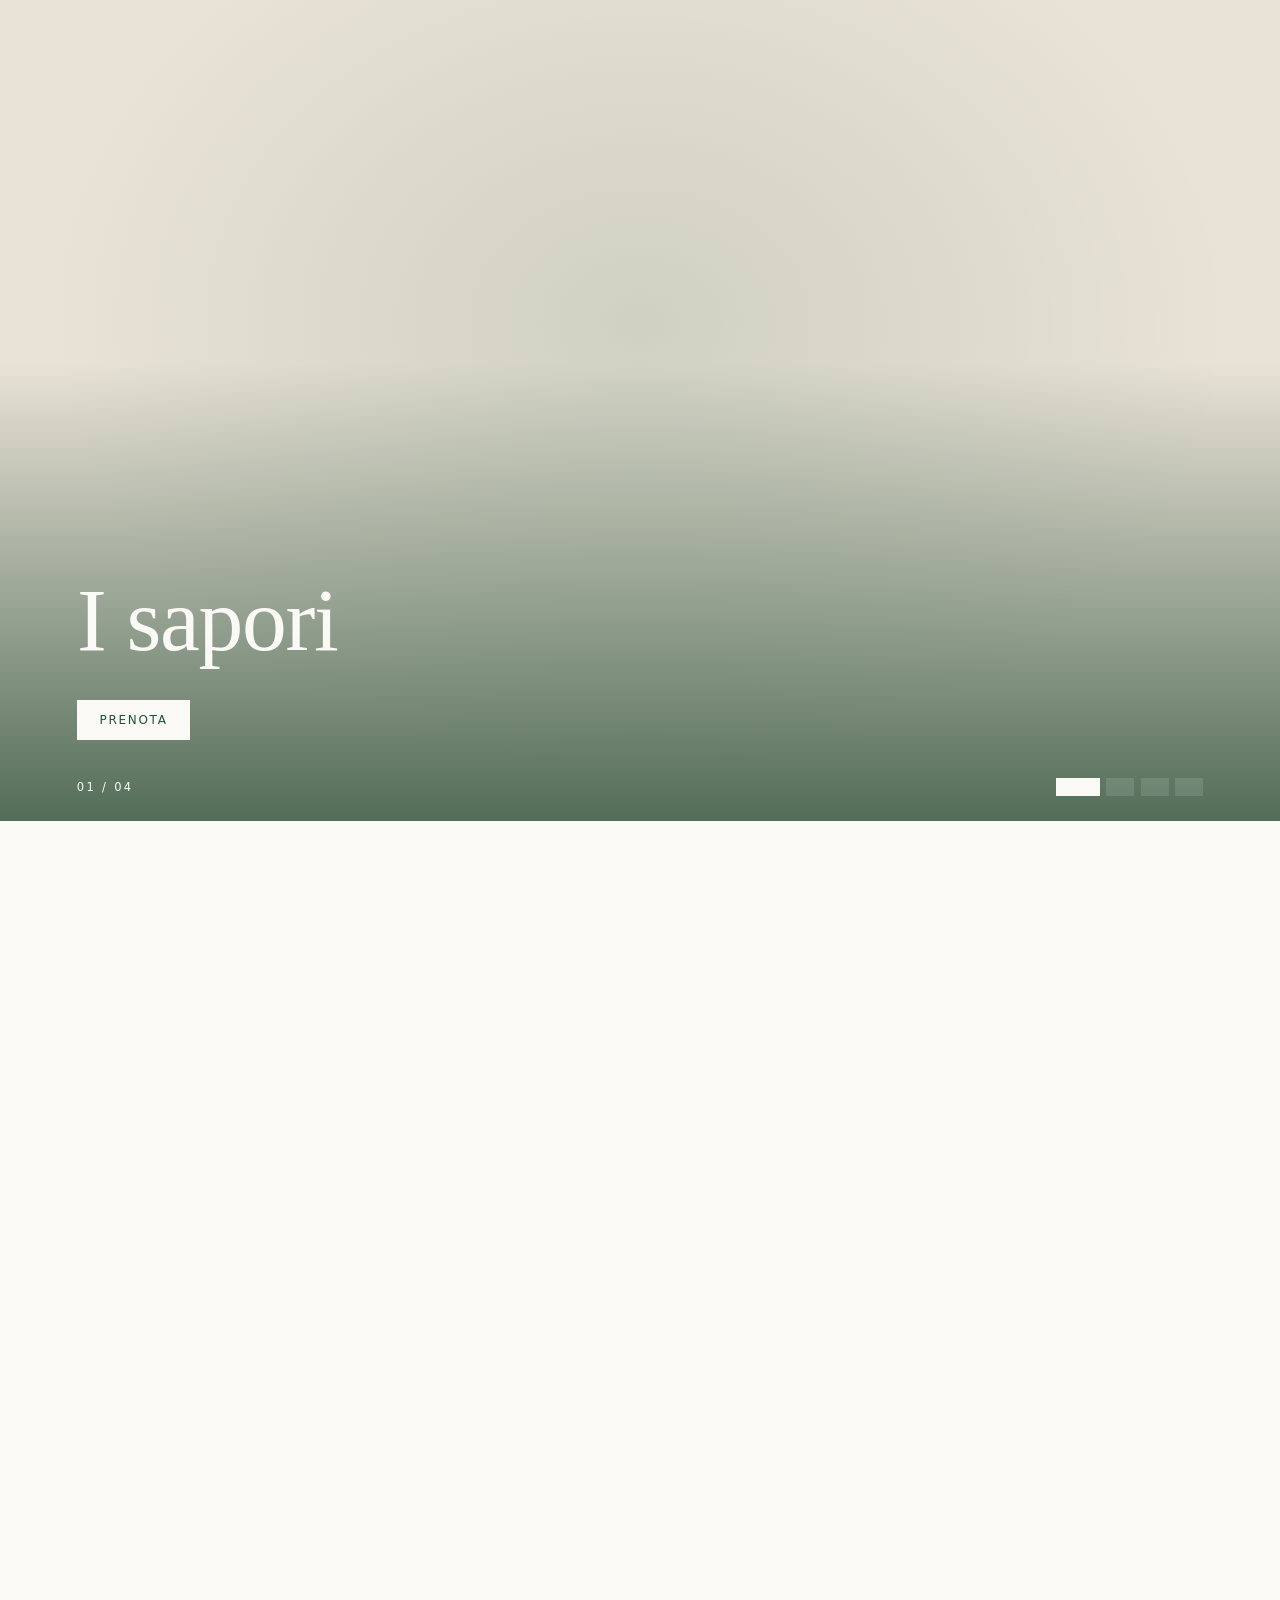
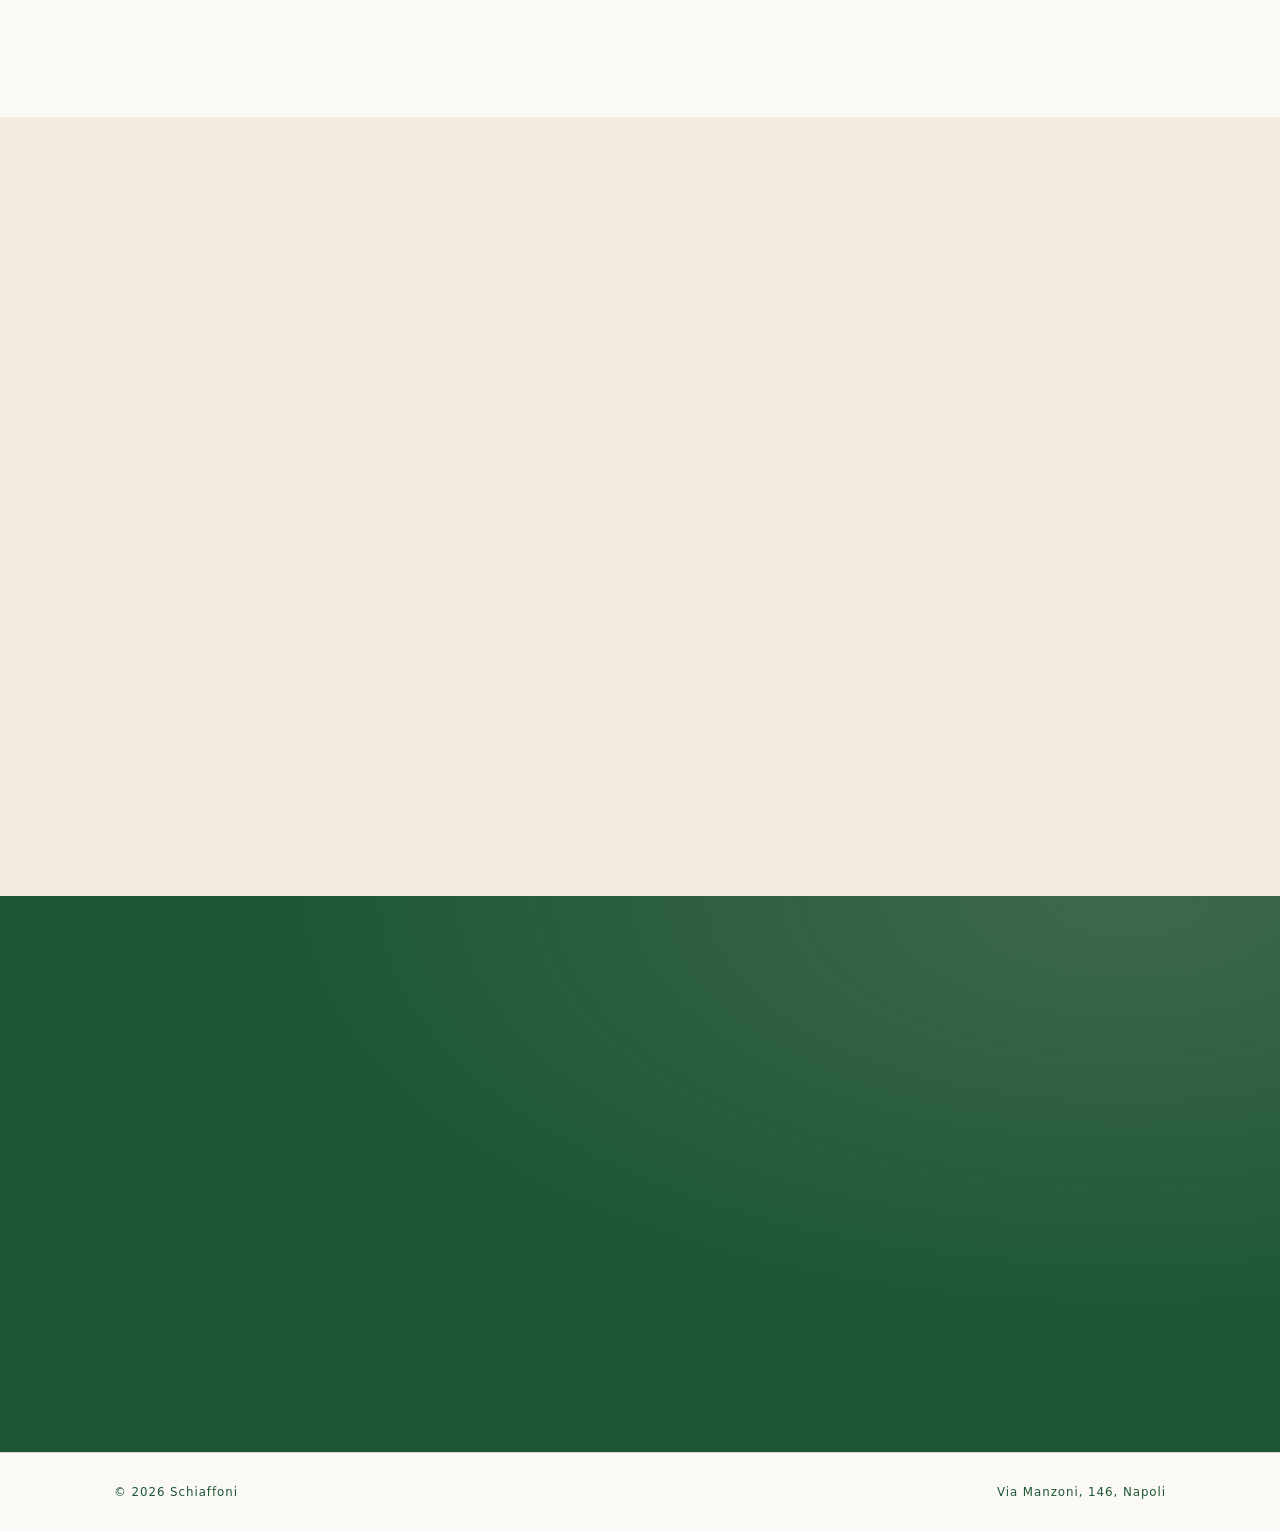
==== commit ce636c81: "index.html" ====
--- a/index.html
+++ b/index.html
@@ -5,8 +5,8 @@
 <meta name="viewport" content="width=device-width, initial-scale=1">
 <meta http-equiv="Content-Security-Policy" content="default-src 'none'; script-src 'self'; style-src 'self'; img-src 'self' data:; media-src 'self'; font-src 'self'; connect-src 'self'; base-uri 'none'; form-action 'none'">
 <meta name="referrer" content="strict-origin-when-cross-origin">
-<title>Schiaffoni — Ristorante, Napoli</title>
-<meta name="description" content="Schiaffoni, ristorante a Napoli.">
+<title>Schiaffoni Napoli</title>
+<meta name="description" content="Schiaffoni: un nuovo modo di vivere il ristorante">
 <link rel="icon" type="image/png" href="assets/icon.png">
 <link rel="stylesheet" href="style.css">
 <script src="foto.js" defer></script>
@@ -28,21 +28,22 @@
 <video autoplay muted loop playsinline poster="assets/video/poster.jpg"><source src="assets/video/hero-bg.mp4" type="video/mp4"></video>
 <h1 data-split>Il viaggio autentico|nella semplicità della materia</h1>
 </section>
-<section class="mq rs" data-tone="light" aria-hidden="true"><div class="mq-t"><span>Pasta · Materia · Studio · Cura · Semplicità · </span><span>Pasta · Materia · Studio · Cura · Semplicità · </span><span>Pasta · Materia · Studio · Cura · Semplicità · </span><span>Pasta · Materia · Studio · Cura · Semplicità · </span></div></section>
+<section class="mq rs" data-tone="light" aria-hidden="true"><div class="mq-t"><span>Materia · Studio · Cura · Semplicità · </span><span>Materia · Studio · Cura · Semplicità · </span><span>Materia · Studio · Cura · Semplicità · </span><span>Materia · Studio · Cura · Semplicità · </span></div></section>
 <section><div class="wrap">
-<p class="st" data-words>Pasta tirata a mano, sughi ridotti per ore, poche portate studiate a lungo. Togliamo finché resta solo l’essenziale.</p>
+<p class="st" data-words>Per chi ama il mare, per chi non lascia mai la terraferma.
+Qui c'è posto per tutti: l'amore, in cucina, non fa distinzioni</p>
 </div></section>
 <section class="stack" data-tone="light" aria-label="Schiaffoni, in immagini"><div class="pin">
-<article class="slide" data-slot="home-1"><div class="shot" data-label="Foto — la pasta"></div><div class="s-over"><p class="eyebrow">01 / 04</p><h2 class="s-t">La pasta</h2><a class="btn ivb" href="prenota.html">Prenota</a></div></article>
-<article class="slide" data-slot="home-2"><div class="shot" data-label="Foto — la sala"></div><div class="s-over"><p class="eyebrow">02 / 04</p><h2 class="s-t">La sala</h2><a class="btn ivb" href="prenota.html">Prenota</a></div></article>
-<article class="slide" data-slot="home-3"><div class="shot" data-label="Foto — la materia"></div><div class="s-over"><p class="eyebrow">03 / 04</p><h2 class="s-t">La materia</h2><a class="btn ivb" href="prenota.html">Prenota</a></div></article>
-<article class="slide" data-slot="home-4"><div class="shot" data-label="Foto — i dettagli"></div><div class="s-over"><p class="eyebrow">04 / 04</p><h2 class="s-t">I dettagli</h2><a class="btn ivb" href="prenota.html">Prenota</a></div></article>
+<article class="slide" data-slot="home-1"><div class="shot" data-label="Foto — la pasta"></div><div class="s-over"><h2 class="s-t">I sapori</h2><a class="btn ivb" href="prenota.html">Prenota</a></div></article>
+<article class="slide" data-slot="home-2"><div class="shot" data-label="Foto — la sala"></div><div class="s-over"><h2 class="s-t">La ricerca</h2><a class="btn ivb" href="prenota.html">Prenota</a></div></article>
+<article class="slide" data-slot="home-3"><div class="shot" data-label="Foto — la materia"></div><div class="s-over"><h2 class="s-t">Il gusto</h2><a class="btn ivb" href="prenota.html">Prenota</a></div></article>
+<article class="slide" data-slot="home-4"><div class="shot" data-label="Foto — i dettagli"></div><div class="s-over"><h2 class="s-t">I dettagli</h2><a class="btn ivb" href="prenota.html">Prenota</a></div></article>
 <div class="s-ctrl"><span class="s-count">01 / 04</span><span class="s-dots"><button type="button" aria-label="Foto 1"></button><button type="button" aria-label="Foto 2"></button><button type="button" aria-label="Foto 3"></button><button type="button" aria-label="Foto 4"></button></span></div></div></section>
 <section class="idx"><div class="wrap rv">
-<p class="eyebrow">Tutte le pagine</p>
-<h2>Scopri Schiaffoni.</h2>
-<a class="row" href="menu.html"><span class="n">01</span><span class="t">Menu</span><span class="d">Un racconto stagionale: l’origine dei piatti, lo studio, la cura.</span><span class="arr">→</span></a>
-<a class="row" href="prenota.html"><span class="n">02</span><span class="t">Prenota</span><span class="d">Scrivici o chiamaci per riservare il tuo tavolo.</span><span class="arr">→</span></a>
+
+<h2>Scopri Schiaffoni</h2>
+<a class="row" href="menu.html"><span class="n">01</span><span class="t">Menu</span><span class="d">Una storia d'amore con la cucina, in cinque capitoli: la tradizione che si lascia reinventare</span><span class="arr">→</span></a>
+<a class="row" href="prenota.html"><span class="n">02</span><span class="t">Prenota</span><span class="d">Compila il form per riservare il tuo tavolo</span><span class="arr">→</span></a>
 <a class="row" href="contatti.html"><span class="n">03</span><span class="t">Contatti</span><span class="d">Dove siamo e come raggiungerci.</span><span class="arr">→</span></a>
 </div></section>
 <section class="dk ct" data-tone="dark"><div class="wrap split">
--- a/style.css
+++ b/style.css
@@ -370,3 +370,14 @@
 .js.go .hero [data-split] .ch{animation-play-state:running}
 @keyframes heroin{from{opacity:0;transform:translate3d(0,.4em,0) scale(.98)}to{opacity:1;transform:none}}
 @media (prefers-reduced-motion:reduce){.js .hero [data-split] .ch{animation:none}}
+
+/* v18 hero veloce e pulito: due righe che si dissolvono con le lettere che si "chiudono" */
+.js .hero [data-split] .ch{animation:none}
+.js .hero [data-split] .ln{animation:linein 1s cubic-bezier(.2,.7,.2,1) backwards;animation-delay:calc(var(--ln,0)*.45s + .1s);animation-play-state:paused}
+.js.go .hero [data-split] .ln{animation-play-state:running}
+.hero [data-split] .ln:nth-child(1){--ln:0}
+.hero [data-split] .ln:nth-child(2){--ln:1}
+@keyframes linein{from{opacity:0;letter-spacing:.14em;transform:translate3d(0,.2em,0)}to{opacity:1;letter-spacing:-.02em;transform:none}}
+.hero [data-split] .ln+.ln{letter-spacing:0}
+@media (prefers-reduced-motion:reduce){.js .hero [data-split] .ln{animation:none}}
+.hero h1{font-size:clamp(3rem,8vw,6.2rem)}
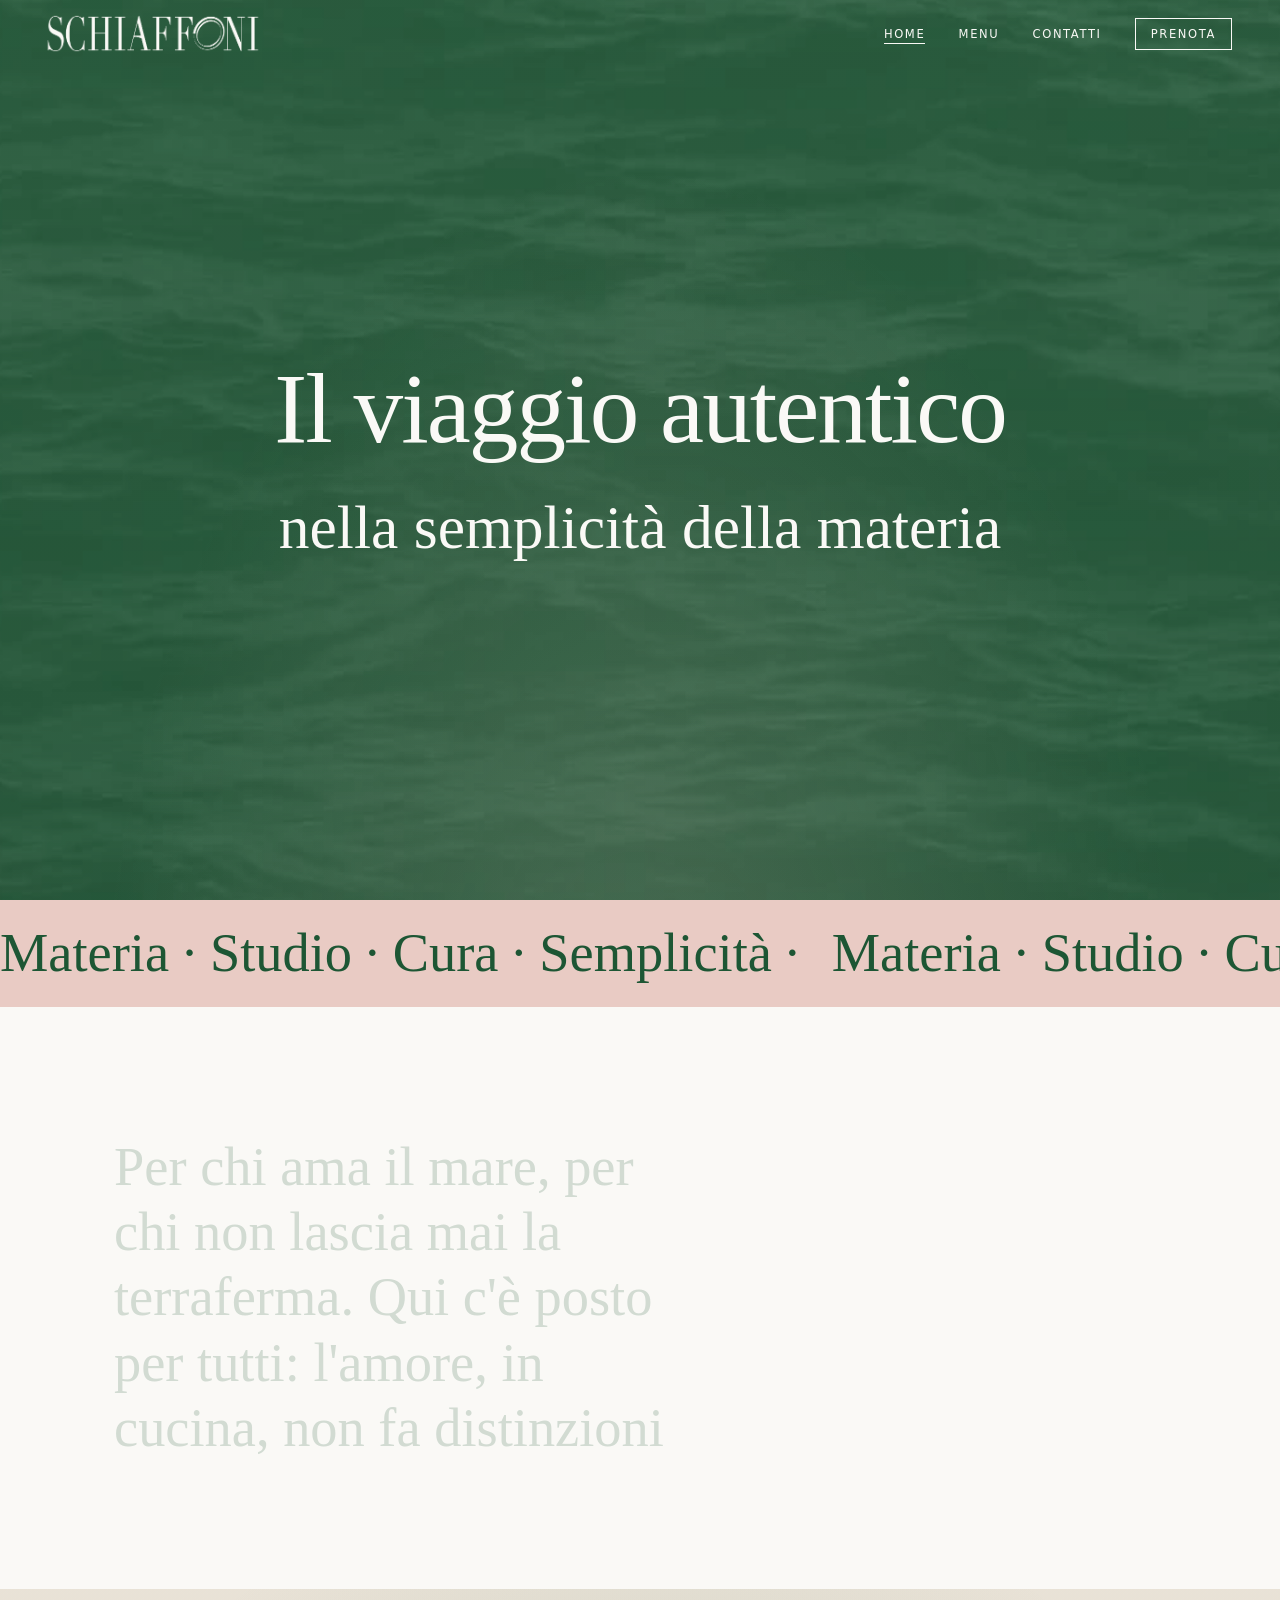
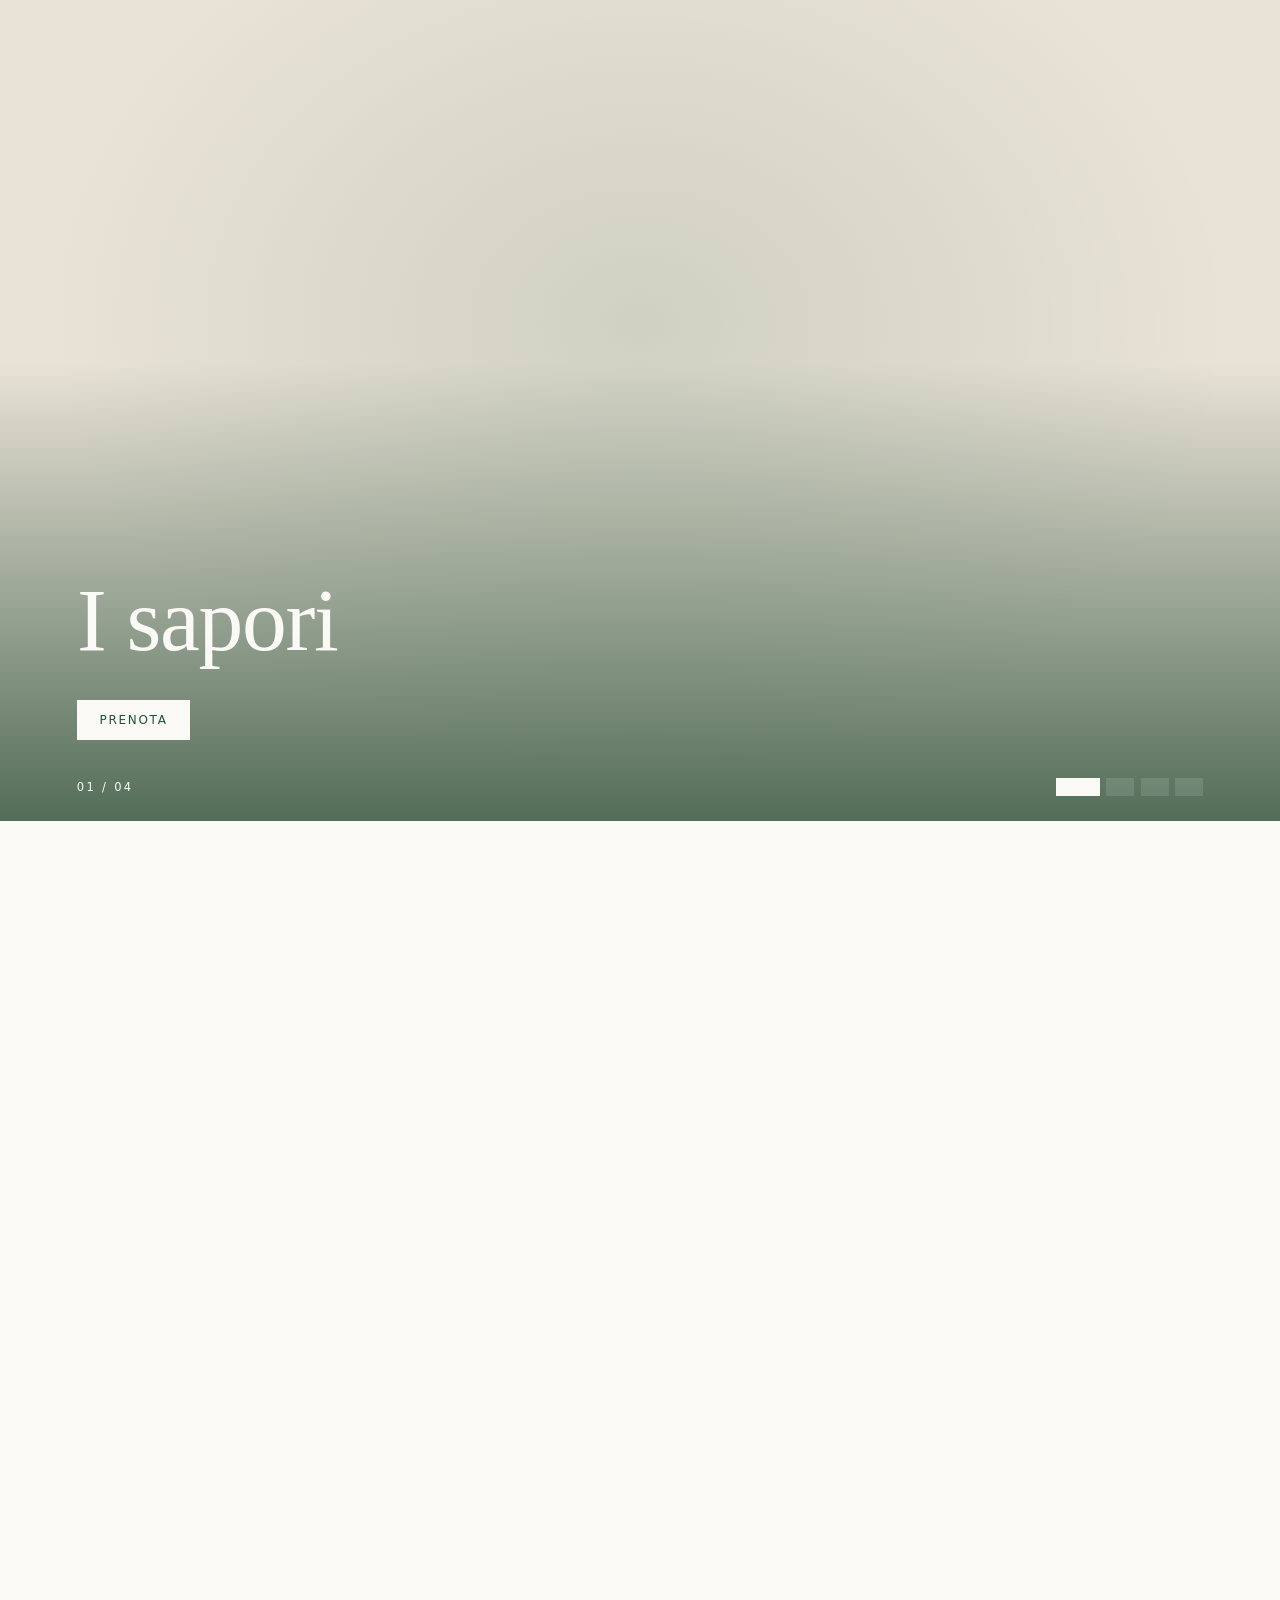
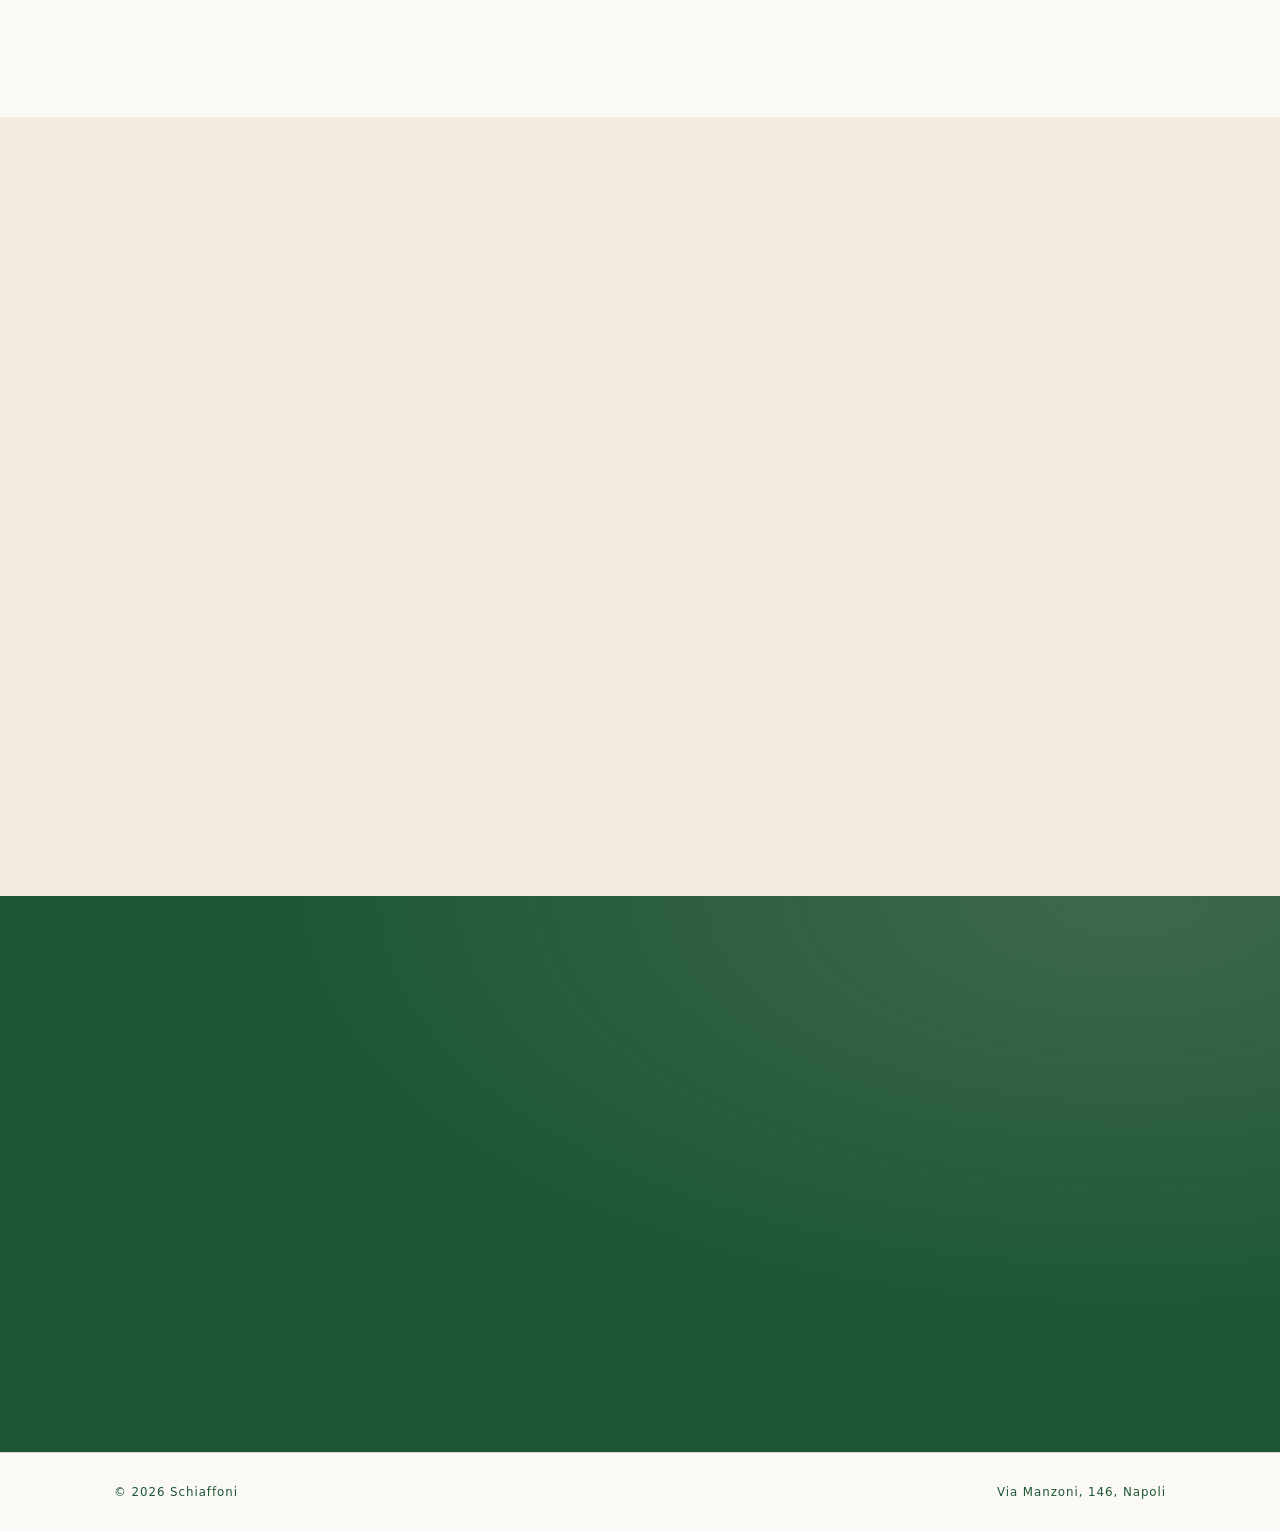
==== commit 888cfb06: "index.html" ====
--- a/index.html
+++ b/index.html
@@ -5,7 +5,7 @@
 <meta name="viewport" content="width=device-width, initial-scale=1">
 <meta http-equiv="Content-Security-Policy" content="default-src 'none'; script-src 'self'; style-src 'self'; img-src 'self' data:; media-src 'self'; font-src 'self'; connect-src 'self'; base-uri 'none'; form-action 'none'">
 <meta name="referrer" content="strict-origin-when-cross-origin">
-<title>Schiaffoni Napoli</title>
+<title>Schiaffoni</title>
 <meta name="description" content="Schiaffoni: un nuovo modo di vivere il ristorante">
 <link rel="icon" type="image/png" href="assets/icon.png">
 <link rel="stylesheet" href="style.css">
--- a/style.css
+++ b/style.css
@@ -381,3 +381,12 @@
 .hero [data-split] .ln+.ln{letter-spacing:0}
 @media (prefers-reduced-motion:reduce){.js .hero [data-split] .ln{animation:none}}
 .hero h1{font-size:clamp(3rem,8vw,6.2rem)}
+
+/* v19 una sola dissolvenza semplice (solo opacità: leggerissima per il browser) */
+.js [data-split] .ch,.js .hero [data-split] .ch,.js .hero [data-split] .ln{animation:none!important;transform:none!important;letter-spacing:inherit}
+.js [data-split] .wd{transform:none!important;will-change:auto;overflow:visible;padding:0;margin:0}
+.js [data-split]{animation:titlefade 1.3s ease-out .15s backwards;animation-play-state:paused;transform:translate3d(0,calc(var(--p,0)*-40px),0)}
+.js.go [data-split]{animation-play-state:running}
+@keyframes titlefade{from{opacity:0}to{opacity:1}}
+.hero [data-split] .ln+.ln{letter-spacing:0}
+@media (prefers-reduced-motion:reduce){.js [data-split]{animation:none}}
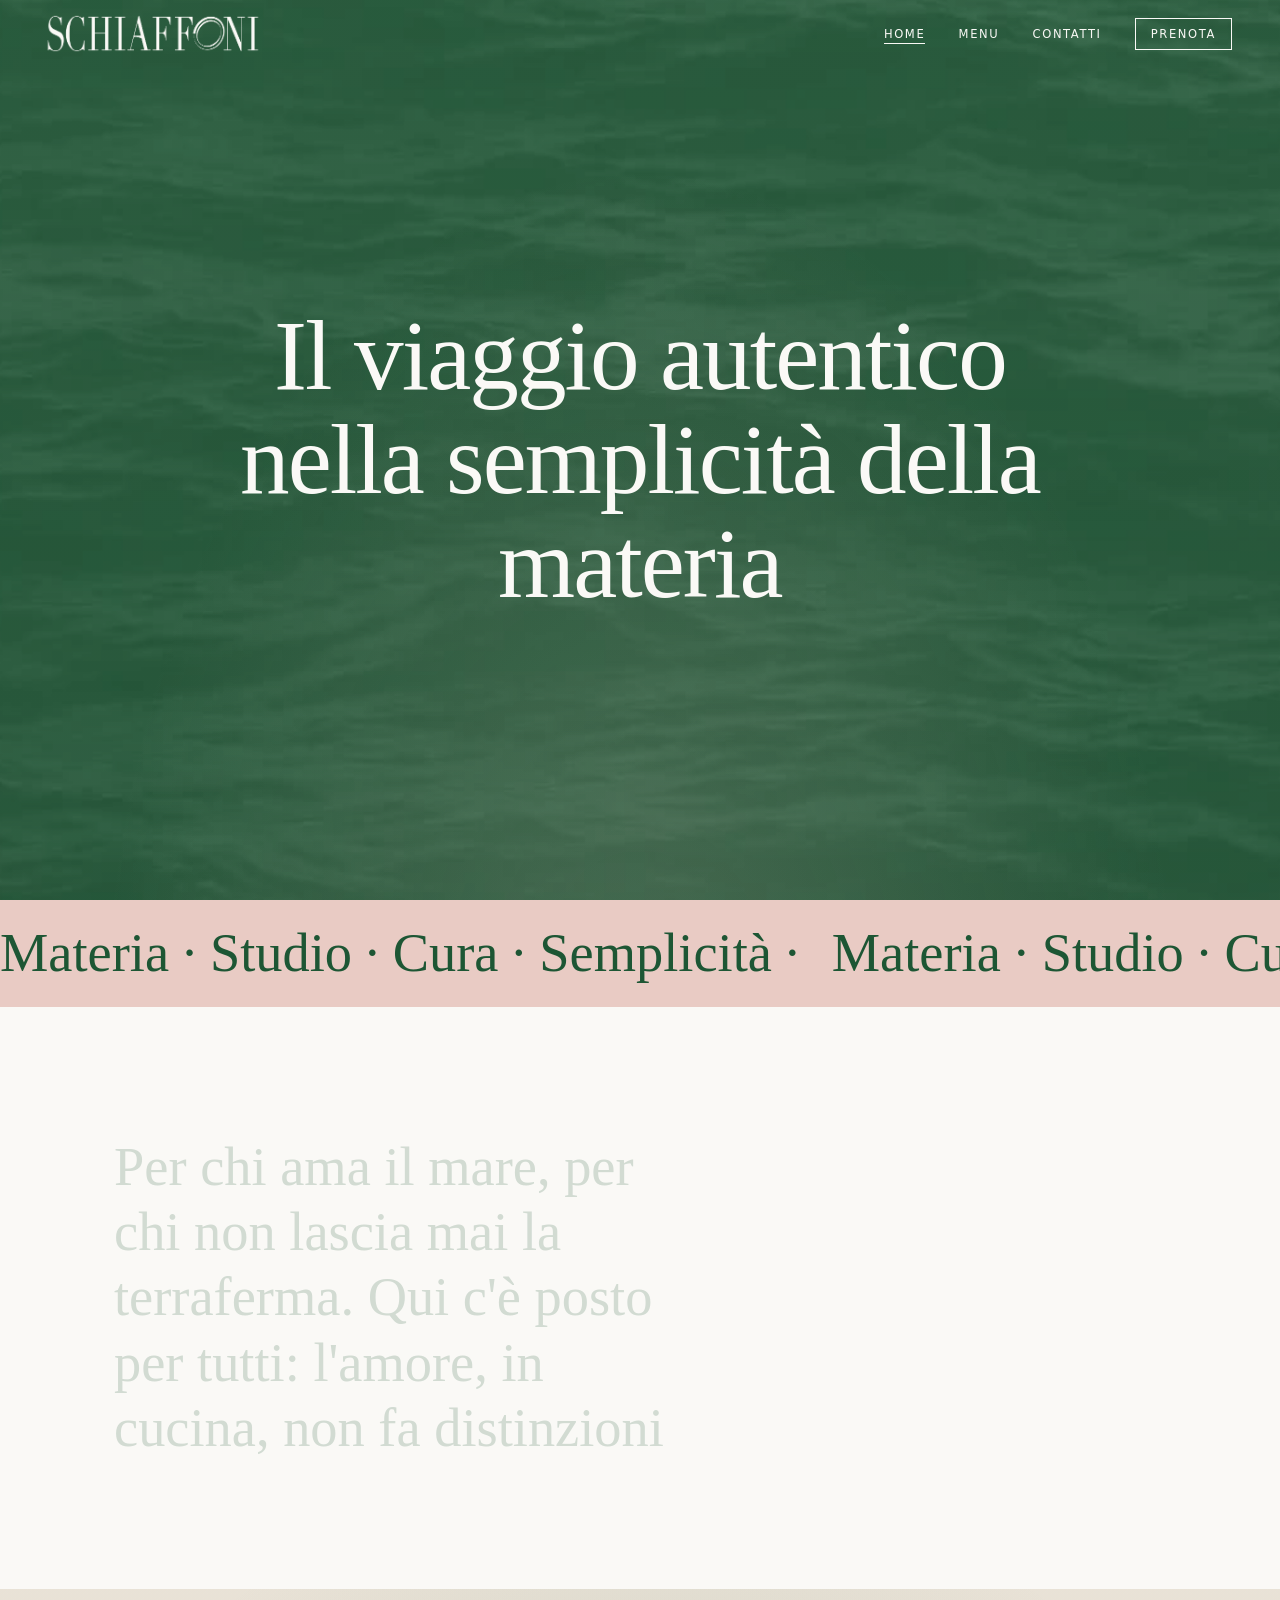
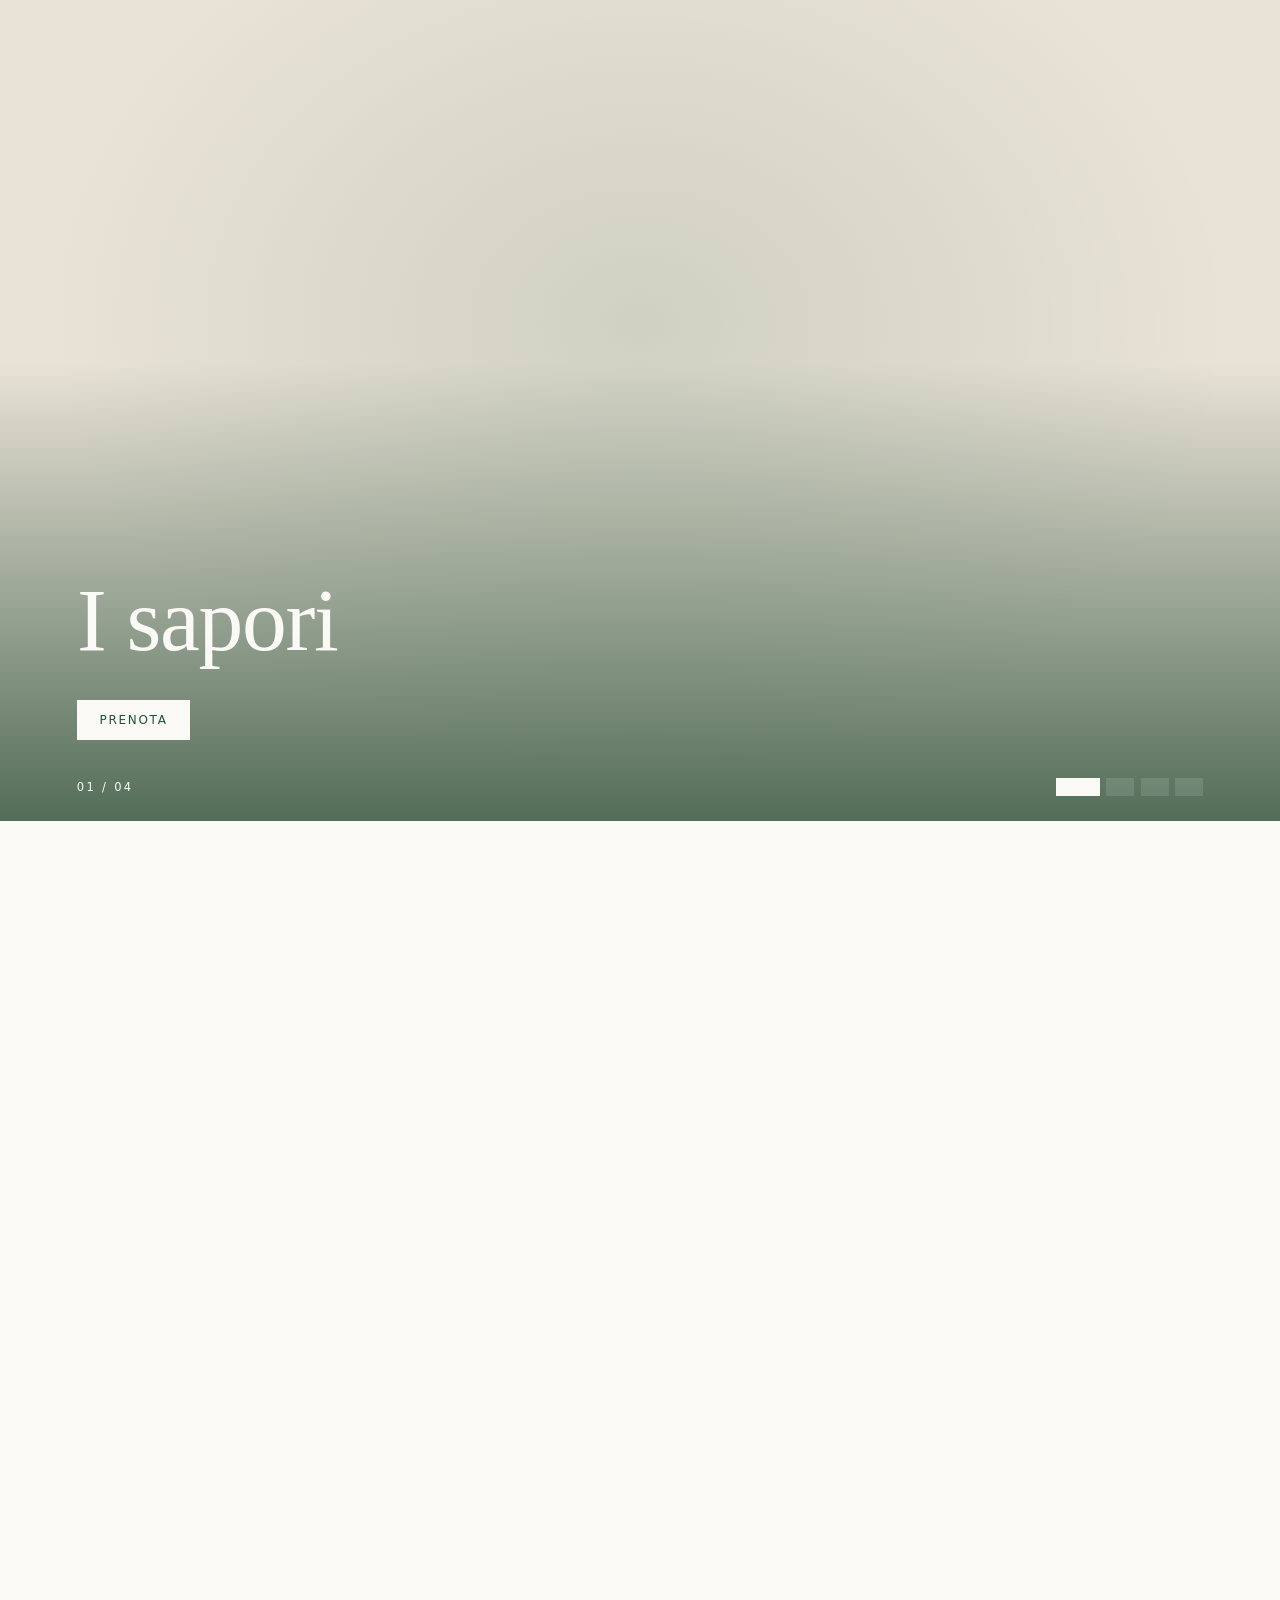
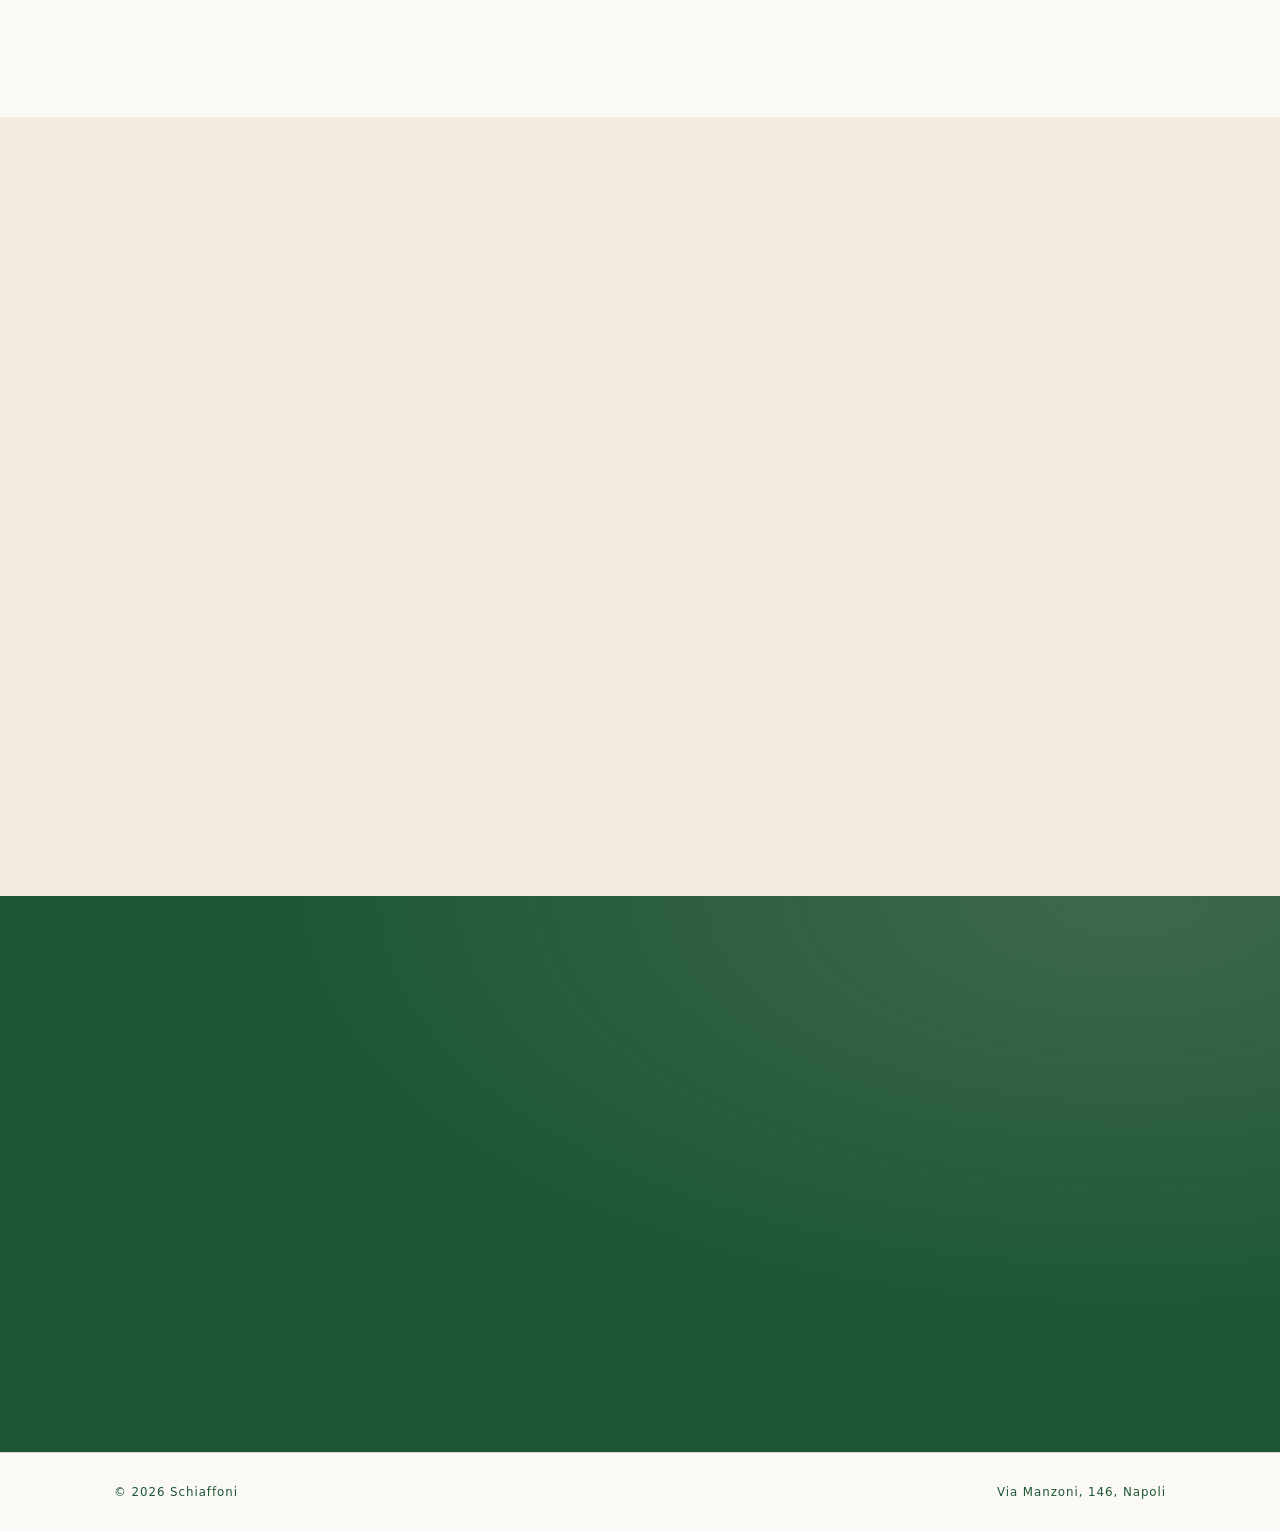
==== commit bde0fa52: "index.html" ====
--- a/index.html
+++ b/index.html
@@ -26,7 +26,7 @@
 <main id="top">
 <section class="hero" data-tone="dark">
 <video autoplay muted loop playsinline poster="assets/video/poster.jpg"><source src="assets/video/hero-bg.mp4" type="video/mp4"></video>
-<h1 data-split>Il viaggio autentico|nella semplicità della materia</h1>
+<h1 data-split>Il viaggio autentico nella semplicità della materia</h1>
 </section>
 <section class="mq rs" data-tone="light" aria-hidden="true"><div class="mq-t"><span>Materia · Studio · Cura · Semplicità · </span><span>Materia · Studio · Cura · Semplicità · </span><span>Materia · Studio · Cura · Semplicità · </span><span>Materia · Studio · Cura · Semplicità · </span></div></section>
 <section><div class="wrap">
--- a/style.css
+++ b/style.css
@@ -382,11 +382,12 @@
 @media (prefers-reduced-motion:reduce){.js .hero [data-split] .ln{animation:none}}
 .hero h1{font-size:clamp(3rem,8vw,6.2rem)}
 
-/* v19 una sola dissolvenza semplice (solo opacità: leggerissima per il browser) */
-.js [data-split] .ch,.js .hero [data-split] .ch,.js .hero [data-split] .ln{animation:none!important;transform:none!important;letter-spacing:inherit}
-.js [data-split] .wd{transform:none!important;will-change:auto;overflow:visible;padding:0;margin:0}
-.js [data-split]{animation:titlefade 1.3s ease-out .15s backwards;animation-play-state:paused;transform:translate3d(0,calc(var(--p,0)*-40px),0)}
-.js.go [data-split]{animation-play-state:running}
-@keyframes titlefade{from{opacity:0}to{opacity:1}}
+/* v20 parola per parola dal basso: leggero (anima solo le parole), parte subito */
+.js [data-split] .ch,.js .hero [data-split] .ch,.js .hero [data-split] .ln{animation:none;transform:none;letter-spacing:inherit}
+.js [data-split]{transform:translate3d(0,calc(var(--p,0)*-40px),0)}
+.ln{display:block;overflow:hidden;padding:.1em 0 .25em;margin:-.1em 0 -.25em}
+.js [data-split] .wd{display:inline-block;overflow:visible;padding:0;margin:0;vertical-align:top;transform:none;will-change:transform,opacity;animation:wordup .8s cubic-bezier(.2,.8,.2,1) backwards;animation-delay:calc(var(--w,0)*.11s + var(--ln,0)*.2s + .05s);animation-play-state:paused}
+.js.go [data-split] .wd{animation-play-state:running}
+@keyframes wordup{from{opacity:0;transform:translate3d(0,85%,0)}to{opacity:1;transform:none}}
 .hero [data-split] .ln+.ln{letter-spacing:0}
-@media (prefers-reduced-motion:reduce){.js [data-split]{animation:none}}
+@media (prefers-reduced-motion:reduce){.js [data-split] .wd{animation:none}}
